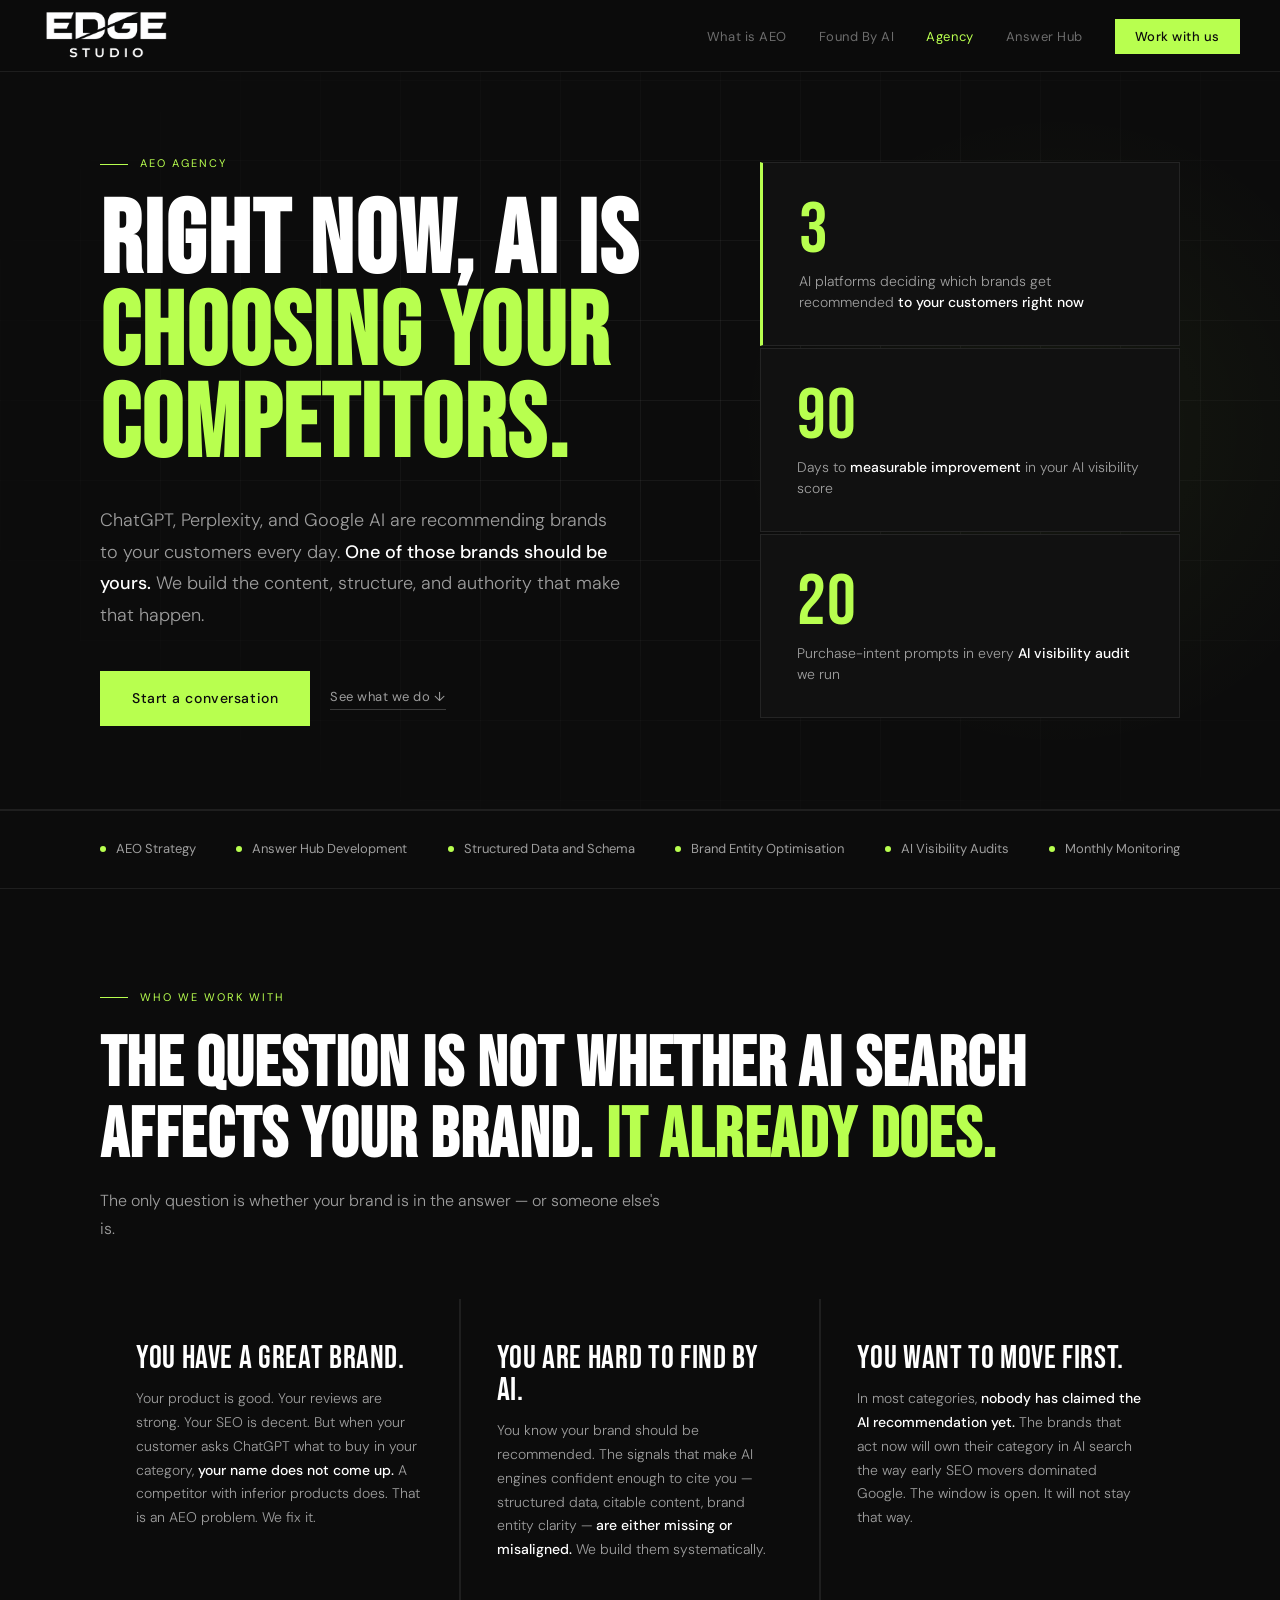
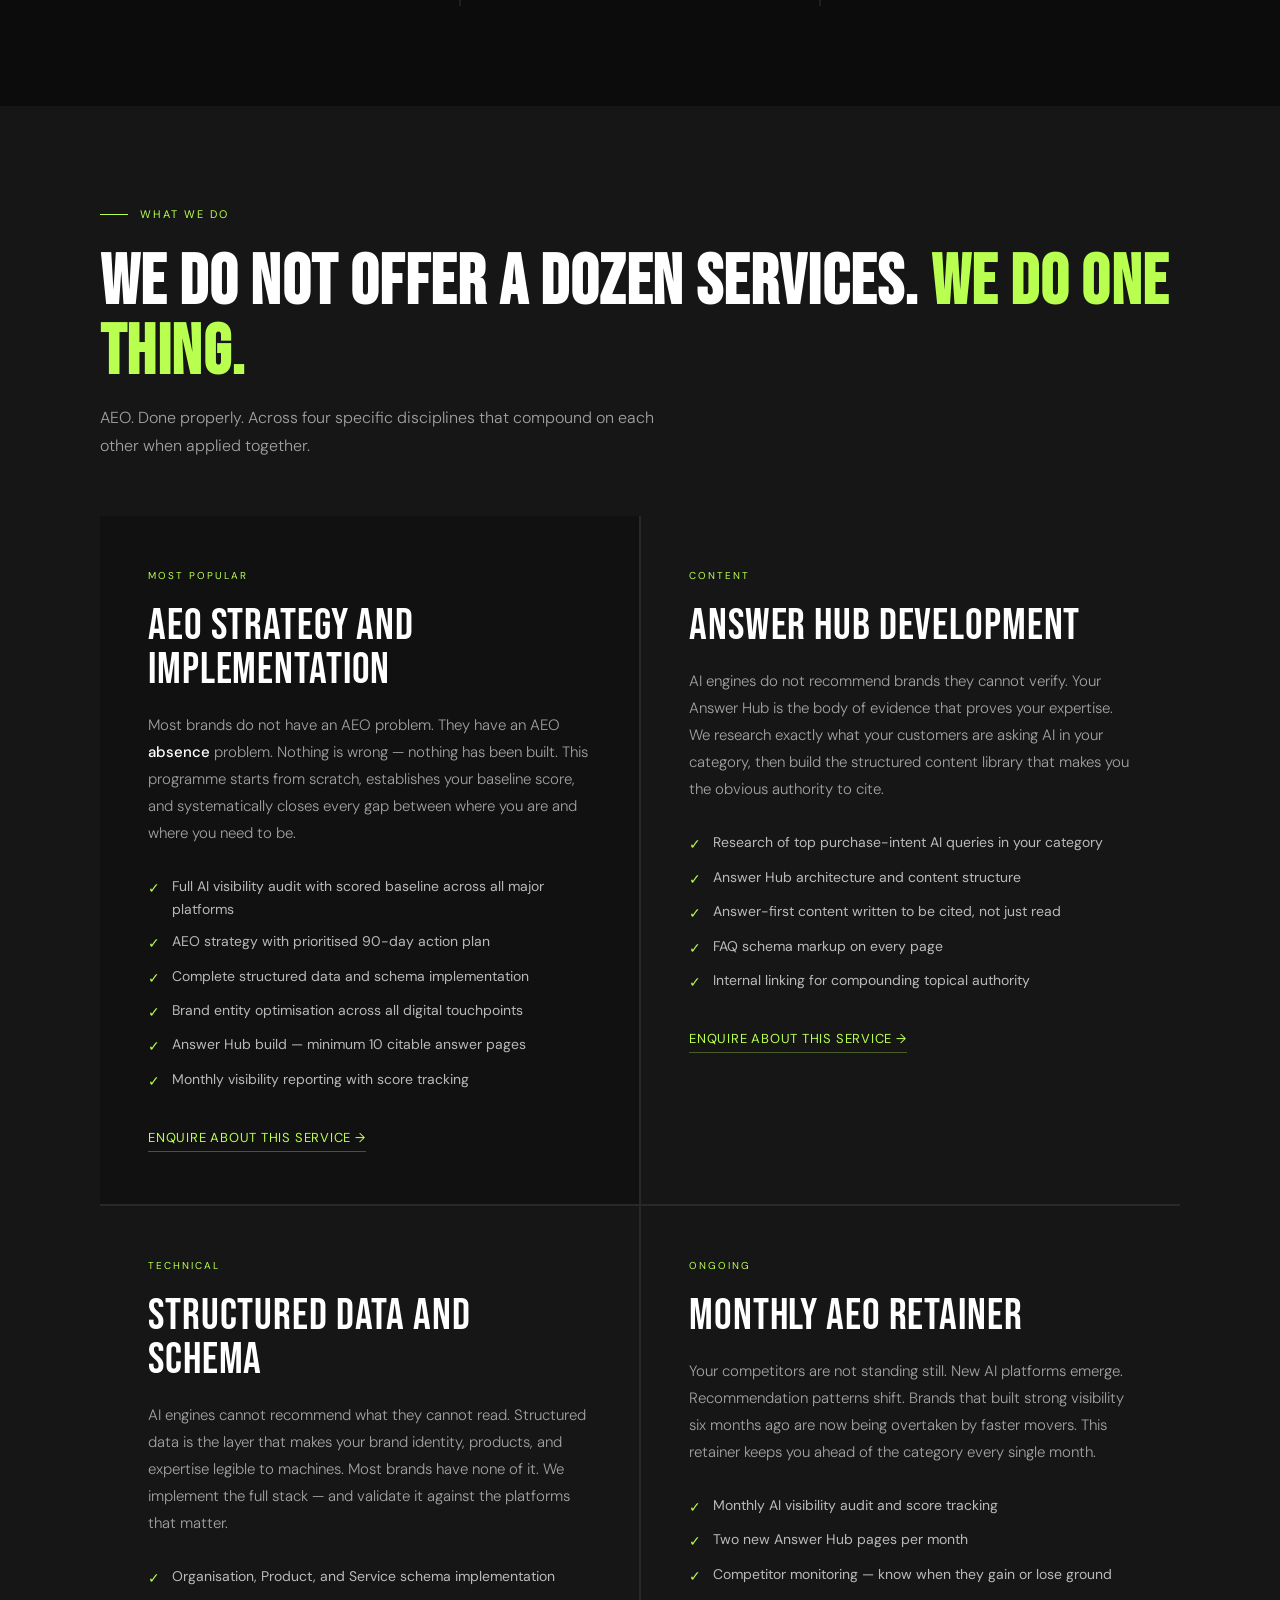
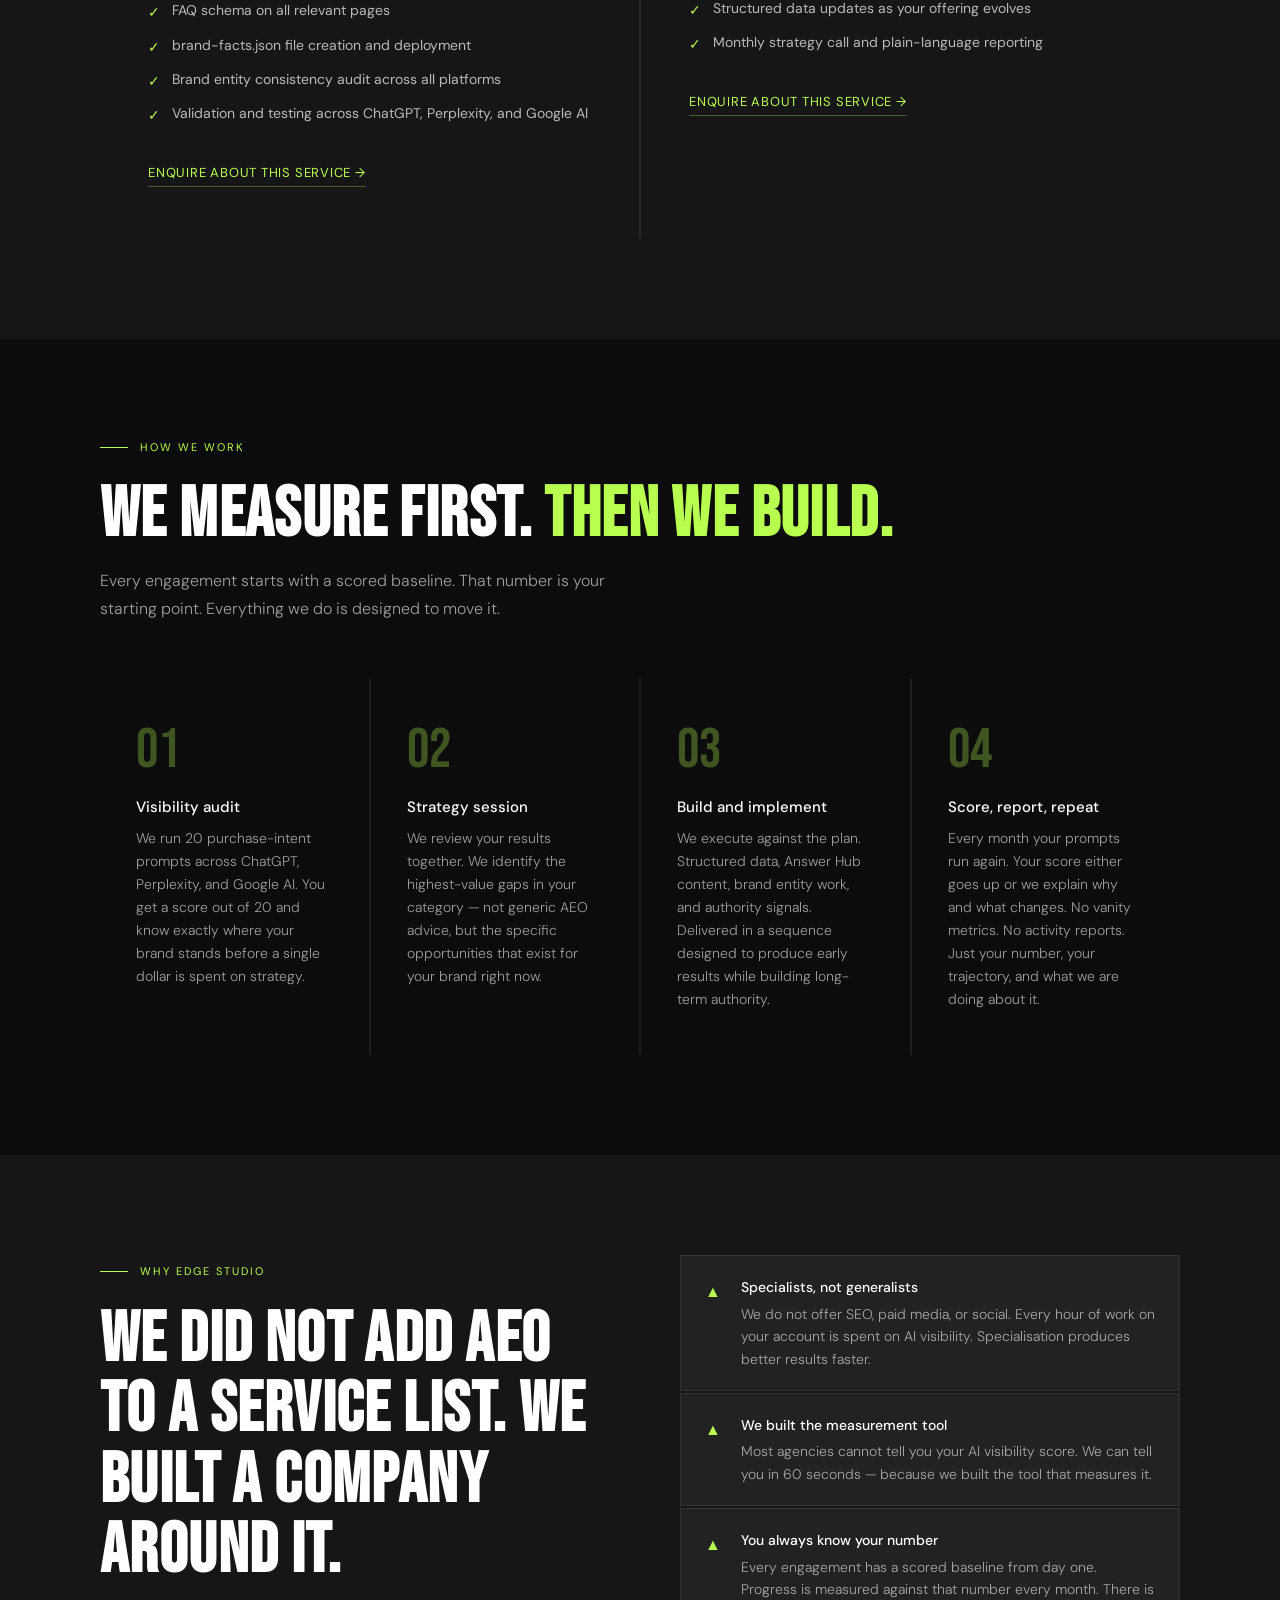
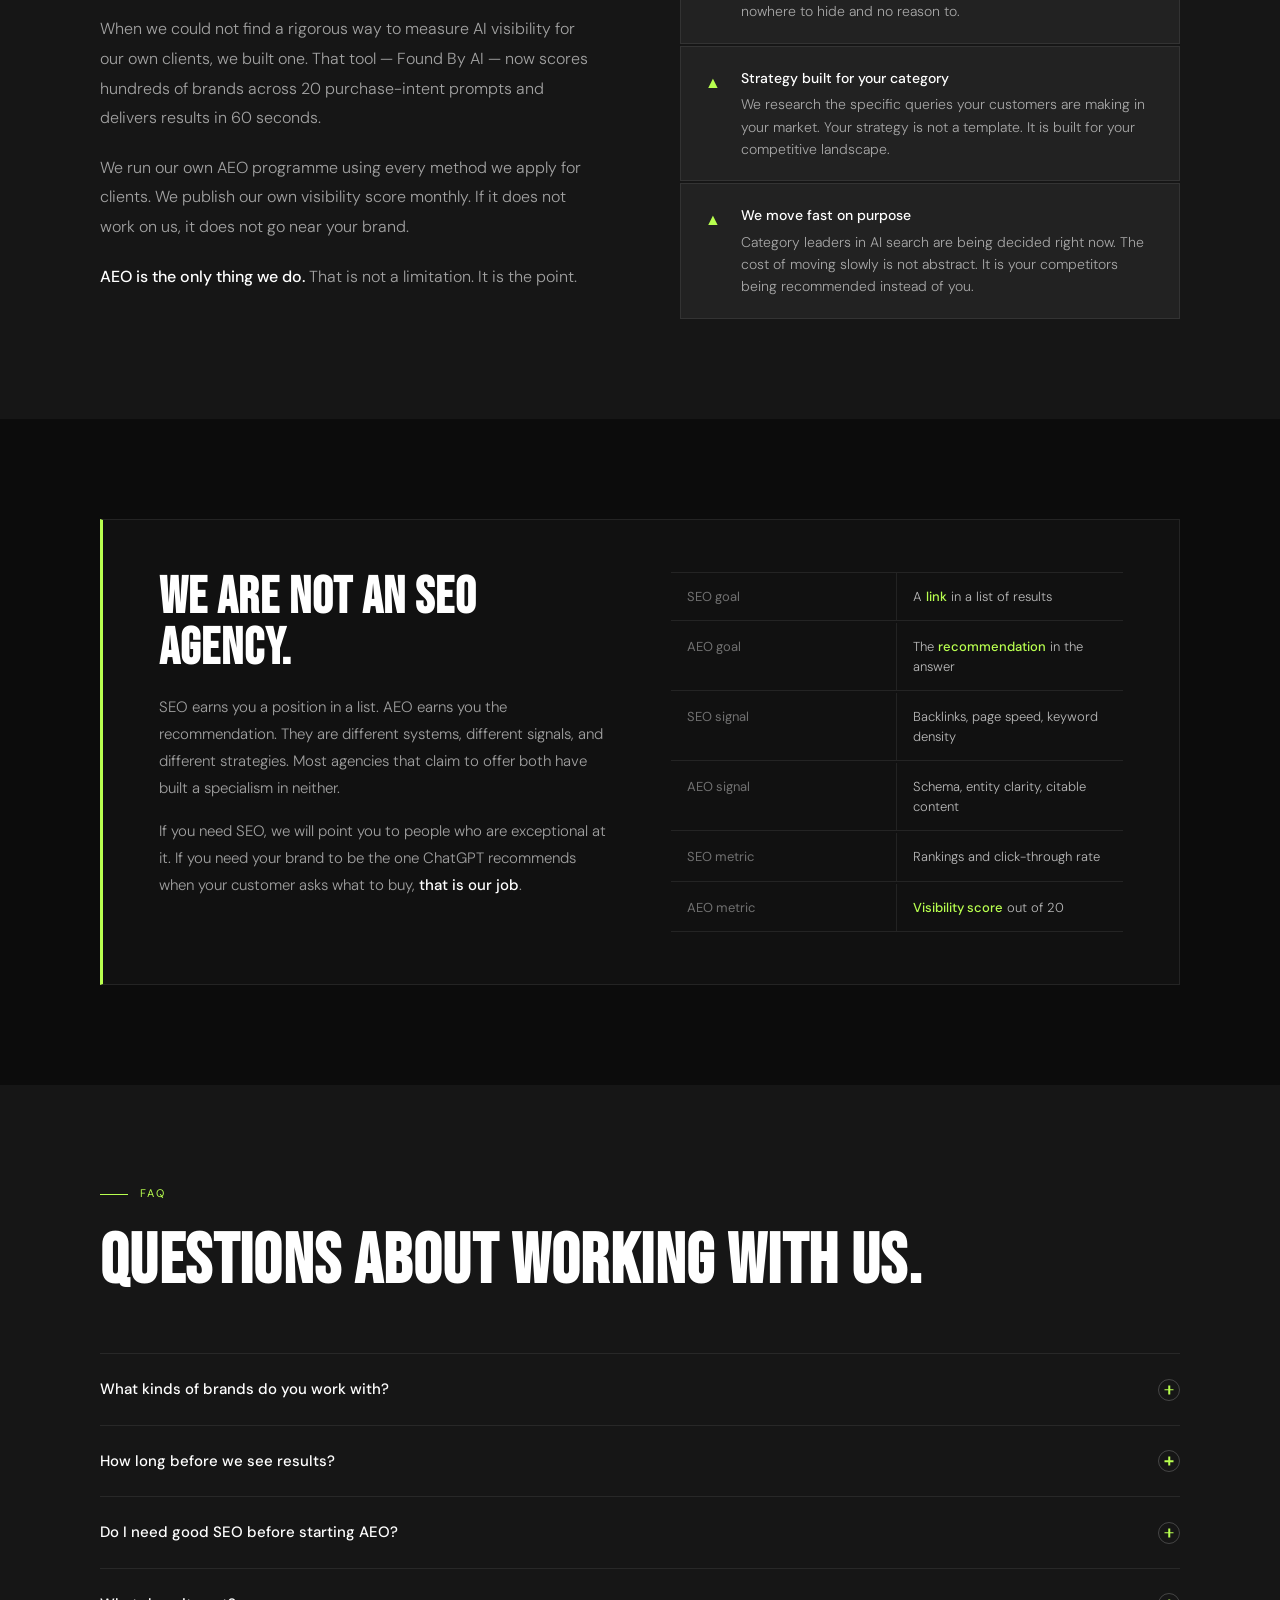
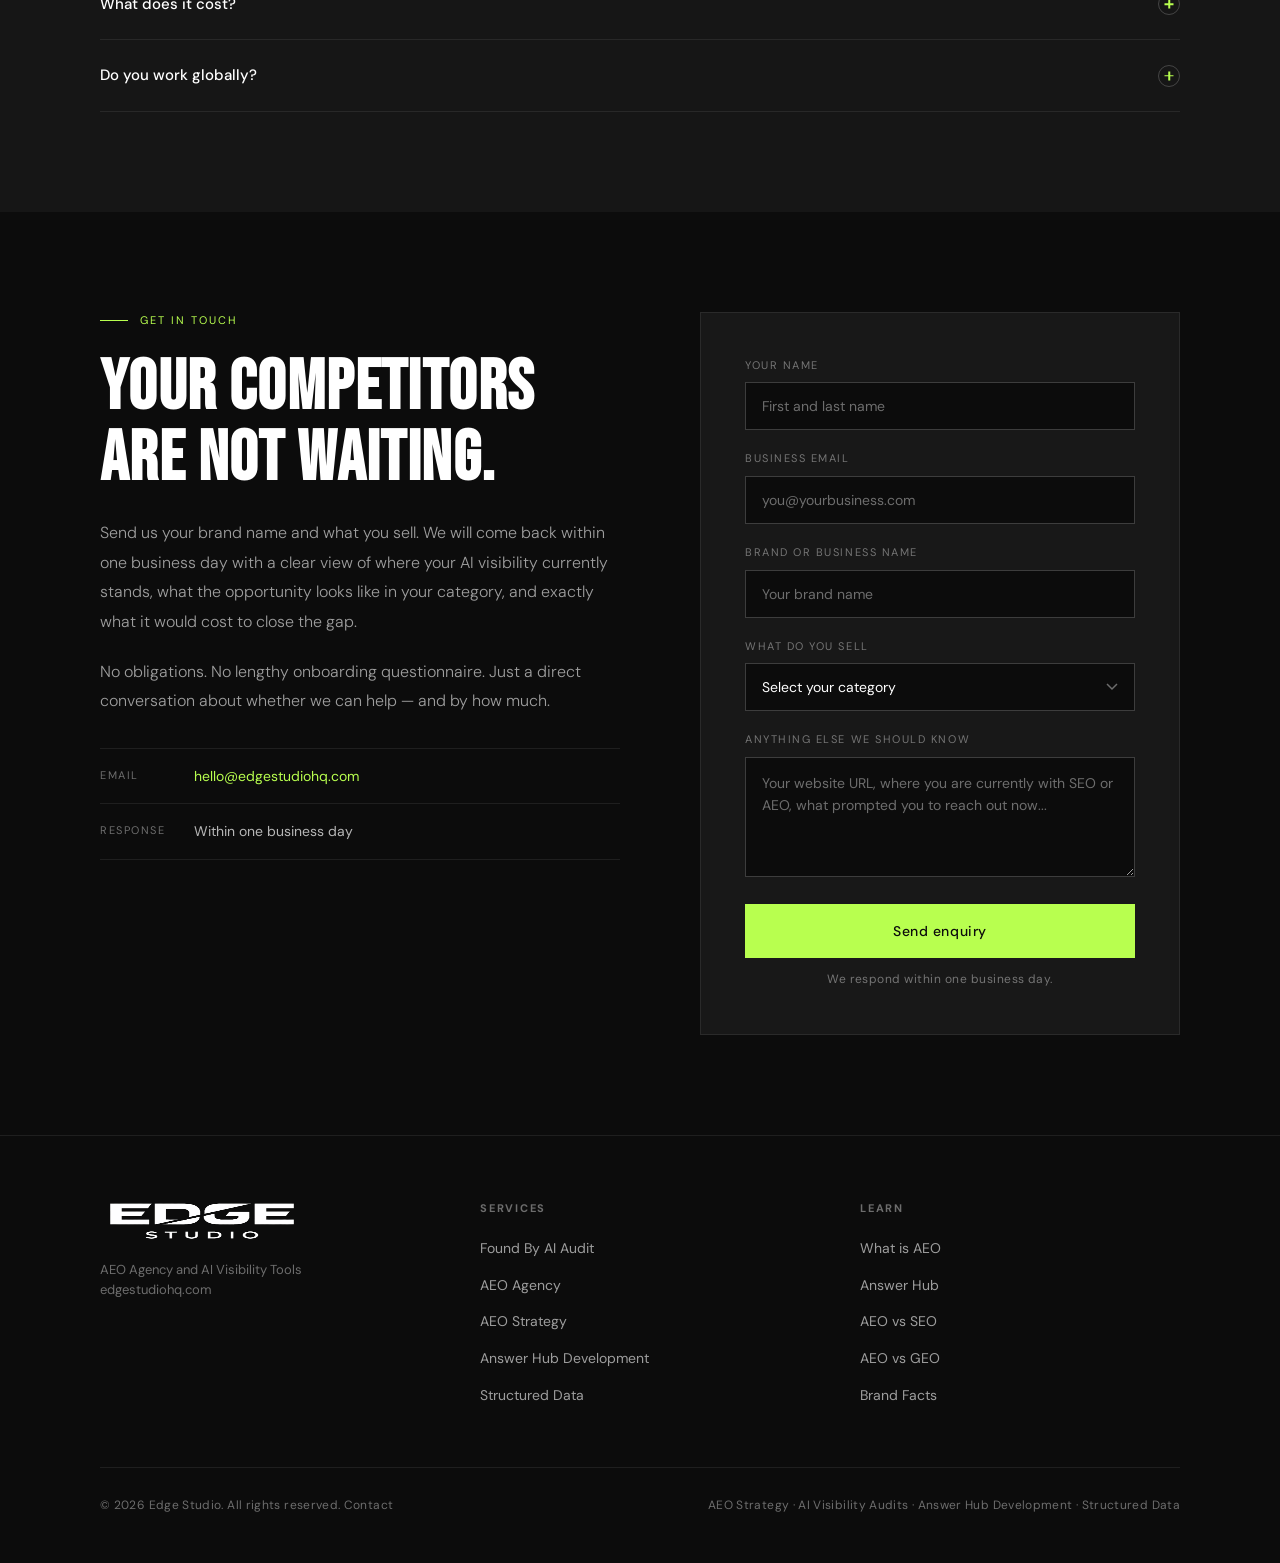
==== aeo-agency.html @ 25016dcd "Add files via upload" ====
<!DOCTYPE html>
<html lang="en">
<head>
  <meta charset="UTF-8">
  <meta name="viewport" content="width=device-width, initial-scale=1.0">
  <title>AEO Agency — Get Your Brand Recommended By AI | Edge Studio</title>
  <meta name="description" content="Edge Studio is a dedicated AEO agency. We build the content, structure, and authority signals that make AI engines like ChatGPT, Perplexity, and Google AI recommend your brand.">
  <link rel="canonical" href="https://edgestudiohq.com/aeo-agency">
  <link rel="icon" type="image/png" href="/images/favicon.png">
  <link rel="preconnect" href="https://fonts.googleapis.com">
  <link rel="preconnect" href="https://fonts.gstatic.com" crossorigin>
  <link href="https://fonts.googleapis.com/css2?family=Bebas+Neue&family=DM+Sans:ital,opsz,wght@0,9..40,300;0,9..40,400;0,9..40,500;1,9..40,300&display=swap" rel="stylesheet">
  <script type="application/ld+json">{"@context":"https://schema.org","@type":"Service","name":"AEO Agency Services","description":"Edge Studio provides done-for-you Answer Engine Optimisation services including AEO strategy, Answer Hub development, structured data implementation, and AI visibility audits for brands that want to be recommended by ChatGPT, Perplexity, and Google AI.","provider":{"@type":"Organization","name":"Edge Studio","url":"https://edgestudiohq.com"},"serviceType":"Answer Engine Optimisation"}</script>
  <style>
    *,*::before,*::after{box-sizing:border-box;margin:0;padding:0}
    :root{
      --black:#0C0C0C;--black-2:#111;--black-3:#161616;
      --green:#B8FF4F;--white:#FFFFFF;
      --w70:rgba(255,255,255,0.7);--w60:rgba(255,255,255,0.6);
      --w40:rgba(255,255,255,0.4);--w20:rgba(255,255,255,0.2);
      --w08:rgba(255,255,255,0.08);--w05:rgba(255,255,255,0.05);
      --display:'Bebas Neue',sans-serif;--body:'DM Sans',sans-serif;
      --ease:cubic-bezier(0.16,1,0.3,1)
    }
    html{scroll-behavior:smooth}
    body{background:var(--black);color:var(--white);font-family:var(--body);font-size:16px;line-height:1.6;-webkit-font-smoothing:antialiased;overflow-x:hidden}
    img{max-width:100%;display:block}
    a{text-decoration:none;color:inherit}
    ul{list-style:none}
    .container{width:100%;max-width:1160px;margin:0 auto;padding:0 40px}
    .green{color:var(--green)}
    .eyebrow{font-size:11px;letter-spacing:.18em;text-transform:uppercase;color:var(--green);display:flex;align-items:center;gap:12px;margin-bottom:24px}
    .eyebrow::before{content:'';display:block;width:28px;height:1px;background:var(--green);flex-shrink:0}
    @keyframes fadeUp{from{opacity:0;transform:translateY(20px)}to{opacity:1;transform:translateY(0)}}
    .a1{animation:fadeUp .8s var(--ease) .1s both}
    .a2{animation:fadeUp .8s var(--ease) .25s both}
    .a3{animation:fadeUp .8s var(--ease) .4s both}
    .a4{animation:fadeUp .8s var(--ease) .55s both}
    .nav{position:fixed;top:0;left:0;right:0;z-index:100;height:72px;padding:0 40px;display:flex;align-items:center;justify-content:space-between;background:rgba(12,12,12,.94);backdrop-filter:blur(16px);border-bottom:1px solid var(--w08)}
    .nav-logo img{height:56px;width:auto}
    .nav-links{display:flex;gap:32px;align-items:center}
    .nav-links a{font-size:13px;letter-spacing:.04em;color:var(--w40);transition:color .2s}
    .nav-links a:hover{color:var(--white)}
    .nav-links a.active{color:var(--green)}
    .nav-btn{background:var(--green)!important;color:var(--black)!important;font-weight:500!important;padding:9px 20px;transition:background .2s!important}
    .nav-btn:hover{background:#d4ff85!important}
    .hero{padding-top:72px;min-height:90vh;display:flex;align-items:center;border-bottom:1px solid var(--w08);position:relative;overflow:hidden}
    .hero::before{content:'';position:absolute;inset:0;background-image:linear-gradient(var(--w05) 1px,transparent 1px),linear-gradient(90deg,var(--w05) 1px,transparent 1px);background-size:80px 80px;mask-image:radial-gradient(ellipse 70% 60% at 60% 50%,black 20%,transparent 100%);pointer-events:none}
    .hero::after{content:'';position:absolute;right:-10%;top:10%;width:700px;height:700px;background:radial-gradient(circle,rgba(184,255,79,.05) 0%,transparent 65%);pointer-events:none}
    .hero-inner{padding:80px 40px;max-width:1160px;margin:0 auto;width:100%;display:grid;grid-template-columns:1fr 420px;gap:80px;align-items:center;position:relative;z-index:1}
    .hero-h1{font-family:var(--display);font-size:clamp(60px,8vw,110px);line-height:.9;letter-spacing:.02em;margin-bottom:32px}
    .hero-h1 .accent{color:var(--green)}
    .hero-sub{font-size:18px;line-height:1.75;color:var(--w60);font-weight:300;max-width:520px;margin-bottom:40px}
    .hero-sub strong{color:var(--white);font-weight:500}
    .hero-btns{display:flex;gap:20px;align-items:center;flex-wrap:wrap}
    .btn-primary{display:inline-block;background:var(--green);color:var(--black);font-size:14px;font-weight:500;letter-spacing:.04em;padding:16px 32px;transition:background .2s,transform .2s;white-space:nowrap}
    .btn-primary:hover{background:#d4ff85;transform:translateY(-1px)}
    .btn-ghost{font-size:13px;color:var(--w60);letter-spacing:.04em;border-bottom:1px solid var(--w20);padding-bottom:2px;transition:color .2s,border-color .2s;white-space:nowrap}
    .btn-ghost:hover{color:var(--white);border-color:var(--w40)}
    .stat-stack{display:flex;flex-direction:column;gap:2px}
    .stat-card{background:var(--black-2);border:1px solid var(--w08);padding:32px 36px}
    .stat-card.featured{border-left:3px solid var(--green)}
    .stat-n{font-family:var(--display);font-size:72px;color:var(--green);line-height:1;letter-spacing:.02em;margin-bottom:4px}
    .stat-label{font-size:14px;color:var(--w60);font-weight:300;line-height:1.5}
    .stat-label strong{color:var(--white);font-weight:500}
    .trust-bar{border-top:1px solid var(--w08);border-bottom:1px solid var(--w08);padding:28px 0}
    .trust-inner{display:flex;justify-content:space-between;align-items:center;gap:40px;flex-wrap:wrap}
    .trust-item{display:flex;align-items:center;gap:10px;font-size:13px;color:var(--w60)}
    .trust-dot{width:6px;height:6px;background:var(--green);border-radius:50%;flex-shrink:0}
    .section{padding:100px 0}
    .section-dark{background:var(--black-3)}
    .section-head{margin-bottom:56px}
    .section-head h2{font-family:var(--display);font-size:clamp(42px,5.5vw,72px);letter-spacing:.02em;line-height:1.0}
    .section-head p{font-size:16px;color:var(--w60);margin-top:16px;font-weight:300;max-width:560px;line-height:1.75}
    .who-grid{display:grid;grid-template-columns:repeat(3,1fr);gap:2px;background:var(--w08)}
    .who-card{background:var(--black);padding:44px 36px;transition:background .3s;position:relative;overflow:hidden}
    .who-card:hover{background:var(--black-3)}
    .who-card::after{content:'';position:absolute;top:0;left:0;right:0;height:2px;background:var(--green);transform:scaleX(0);transform-origin:left;transition:transform .4s var(--ease)}
    .who-card:hover::after{transform:scaleX(1)}
    .who-title{font-family:var(--display);font-size:32px;letter-spacing:.02em;margin-bottom:12px;line-height:1.0}
    .who-desc{font-size:14px;color:var(--w60);line-height:1.7;font-weight:300}
    .who-desc strong{color:var(--white);font-weight:500}
    .services-grid{display:grid;grid-template-columns:1fr 1fr;gap:2px;background:var(--w08)}
    .service-card{background:var(--black-3);padding:52px 48px;position:relative;overflow:hidden}
    .service-card.primary{background:var(--black-2)}
    .service-card::before{content:'';position:absolute;top:0;left:0;right:0;height:2px;background:var(--green);transform:scaleX(0);transform-origin:left;transition:transform .5s var(--ease)}
    .service-card:hover::before{transform:scaleX(1)}
    .service-tag{font-size:10px;letter-spacing:.2em;text-transform:uppercase;color:var(--green);margin-bottom:20px}
    .service-name{font-family:var(--display);font-size:clamp(30px,3.5vw,44px);letter-spacing:.02em;line-height:1.0;margin-bottom:20px}
    .service-desc{font-size:15px;color:var(--w60);line-height:1.8;margin-bottom:28px;font-weight:300}
    .service-desc strong{color:var(--white);font-weight:500}
    .service-includes{display:flex;flex-direction:column;gap:10px;margin-bottom:32px}
    .si-item{display:flex;gap:12px;align-items:flex-start;font-size:14px;color:var(--w70)}
    .si-check{color:var(--green);flex-shrink:0;margin-top:2px}
    .service-link{font-size:13px;color:var(--green);letter-spacing:.06em;text-transform:uppercase;border-bottom:1px solid rgba(184,255,79,.3);padding-bottom:2px;transition:border-color .2s;display:inline-block}
    .service-link:hover{border-color:var(--green)}
    .process-grid{display:grid;grid-template-columns:repeat(4,1fr);gap:2px;background:var(--w08)}
    .process-step{background:var(--black);padding:44px 36px}
    .ps-num{font-family:var(--display);font-size:56px;color:var(--green);opacity:.3;line-height:1;margin-bottom:16px}
    .ps-title{font-size:15px;font-weight:500;color:var(--white);margin-bottom:8px}
    .ps-desc{font-size:14px;color:var(--w60);line-height:1.65;font-weight:300}
    .why-grid{display:grid;grid-template-columns:1fr 1fr;gap:80px;align-items:center}
    .why-left h2{font-family:var(--display);font-size:clamp(42px,5.5vw,72px);letter-spacing:.02em;line-height:1.0;margin-bottom:28px}
    .why-left p{font-size:16px;color:var(--w60);line-height:1.85;margin-bottom:20px;font-weight:300}
    .why-left strong{color:var(--white);font-weight:500}
    .why-points{display:flex;flex-direction:column;gap:2px}
    .why-point{display:flex;gap:20px;align-items:flex-start;padding:20px 24px;background:var(--w05);border:1px solid var(--w08)}
    .wp-icon{color:var(--green);font-size:16px;flex-shrink:0;margin-top:3px}
    .wp-content h4{font-size:14px;font-weight:500;color:var(--white);margin-bottom:4px}
    .wp-content p{font-size:14px;color:var(--w60);line-height:1.6;margin:0;font-weight:300}
    .not-seo{background:var(--black-2);border:1px solid var(--w08);border-left:3px solid var(--green);padding:52px 56px;display:grid;grid-template-columns:1fr 1fr;gap:60px}
    .not-seo h2{font-family:var(--display);font-size:clamp(36px,4vw,52px);letter-spacing:.02em;line-height:1.0;margin-bottom:20px}
    .not-seo p{font-size:15px;color:var(--w60);line-height:1.8;font-weight:300}
    .not-seo strong{color:var(--white);font-weight:500}
    .not-seo-right{display:flex;flex-direction:column;gap:2px}
    .not-seo-item{display:grid;grid-template-columns:1fr 1fr;border-bottom:1px solid var(--w08)}
    .not-seo-item:first-child{border-top:1px solid var(--w08)}
    .nsi-col{padding:14px 16px;font-size:13px;line-height:1.5}
    .nsi-col:first-child{color:var(--w40);border-right:1px solid var(--w08)}
    .nsi-col:last-child{color:var(--w70);font-weight:300}
    .nsi-col strong{color:var(--green);font-weight:500}
    .contact-wrap{display:grid;grid-template-columns:1fr 480px;gap:80px;align-items:start}
    .contact-left h2{font-family:var(--display);font-size:clamp(42px,5.5vw,72px);letter-spacing:.02em;line-height:1.0;margin-bottom:24px}
    .contact-left p{font-size:16px;color:var(--w60);line-height:1.85;margin-bottom:20px;font-weight:300}
    .contact-left strong{color:var(--white);font-weight:500}
    .contact-details{display:flex;flex-direction:column;gap:0;margin-top:32px}
    .contact-detail{display:flex;gap:14px;align-items:flex-start;padding:16px 0;border-bottom:1px solid var(--w08)}
    .contact-detail:first-child{border-top:1px solid var(--w08)}
    .cd-label{font-size:11px;letter-spacing:.14em;text-transform:uppercase;color:var(--w40);min-width:80px;padding-top:2px}
    .cd-value{font-size:14px;color:var(--w70)}
    .cd-value a{color:var(--green);transition:color .2s}
    .cd-value a:hover{color:#d4ff85}
    .contact-form{background:var(--w05);border:1px solid var(--w08);padding:44px}
    .form-label{font-size:11px;letter-spacing:.14em;text-transform:uppercase;color:var(--w40);display:block;margin-bottom:8px}
    .form-group{margin-bottom:20px}
    .form-input,.form-select,.form-textarea{width:100%;background:var(--black);border:1px solid var(--w20);color:var(--white);font-family:var(--body);font-size:14px;padding:14px 16px;outline:none;transition:border-color .2s;-webkit-appearance:none}
    .form-input:focus,.form-select:focus,.form-textarea:focus{border-color:var(--green)}
    .form-input::placeholder,.form-textarea::placeholder{color:var(--w40)}
    .form-textarea{resize:vertical;min-height:120px;line-height:1.6}
    .form-select{cursor:pointer;background-image:url("data:image/svg+xml,%3Csvg xmlns='http://www.w3.org/2000/svg' width='12' height='8' viewBox='0 0 12 8'%3E%3Cpath d='M1 1l5 5 5-5' stroke='rgba(255,255,255,0.4)' stroke-width='1.5' fill='none'/%3E%3C/svg%3E");background-repeat:no-repeat;background-position:right 16px center;padding-right:40px}
    .form-select option{background:var(--black-3)}
    .btn-submit{width:100%;background:var(--green);color:var(--black);font-size:14px;font-weight:500;letter-spacing:.04em;padding:18px 24px;border:none;cursor:pointer;font-family:var(--body);transition:background .2s,transform .2s}
    .btn-submit:hover{background:#d4ff85;transform:translateY(-1px)}
    .form-note{font-size:12px;color:var(--w40);text-align:center;margin-top:12px;letter-spacing:.04em}
    .faq-list{border-top:1px solid var(--w08)}
    .faq-item{border-bottom:1px solid var(--w08)}
    .faq-q{width:100%;background:none;border:none;padding:24px 0;display:flex;justify-content:space-between;align-items:center;gap:24px;cursor:pointer;text-align:left}
    .faq-q-text{font-size:15px;font-weight:500;color:var(--white);line-height:1.5;font-family:var(--body)}
    .faq-icon{width:22px;height:22px;border-radius:50%;border:1px solid var(--w20);flex-shrink:0;position:relative}
    .faq-icon::before,.faq-icon::after{content:'';position:absolute;background:var(--green);top:50%;left:50%}
    .faq-icon::before{width:9px;height:1.5px;transform:translate(-50%,-50%)}
    .faq-icon::after{width:1.5px;height:9px;transform:translate(-50%,-50%);transition:transform .3s,opacity .3s}
    .faq-item.open .faq-icon::after{transform:translate(-50%,-50%) rotate(90deg);opacity:0}
    .faq-a{max-height:0;overflow:hidden;transition:max-height .4s var(--ease)}
    .faq-item.open .faq-a{max-height:300px}
    .faq-a-inner{padding:0 0 22px;font-size:15px;color:var(--w60);line-height:1.8;font-weight:300;max-width:720px}
    footer{border-top:1px solid var(--w08);padding:64px 0 48px}
    .footer-grid{display:grid;grid-template-columns:1fr 1fr 1fr;gap:60px;margin-bottom:60px}
    .footer-brand img{height:44px;margin-bottom:16px}
    .footer-tag{font-size:13px;color:var(--w40);line-height:1.6}
    .footer-col h4{font-size:11px;letter-spacing:.16em;text-transform:uppercase;color:var(--w40);margin-bottom:18px}
    .footer-col ul{display:flex;flex-direction:column;gap:11px}
    .footer-col a{font-size:14px;color:var(--w60);transition:color .2s}
    .footer-col a:hover{color:var(--green)}
    .footer-bottom{border-top:1px solid var(--w08);padding-top:28px;display:flex;justify-content:space-between;align-items:center}
    .footer-copy{font-size:12px;color:var(--w40);letter-spacing:.03em}
    .footer-copy a{color:var(--w40);transition:color .2s}
    .footer-copy a:hover{color:var(--green)}
    @media(max-width:960px){
      .container,.nav{padding:0 24px}
      .hero-inner{grid-template-columns:1fr;gap:48px;padding:72px 24px 60px}
      .who-grid{grid-template-columns:1fr}
      .services-grid{grid-template-columns:1fr}
      .process-grid{grid-template-columns:1fr 1fr}
      .why-grid{grid-template-columns:1fr;gap:48px}
      .not-seo{grid-template-columns:1fr;gap:36px;padding:36px 32px}
      .contact-wrap{grid-template-columns:1fr;gap:48px}
      .footer-grid{grid-template-columns:1fr 1fr;gap:40px}
      .footer-bottom{flex-direction:column;gap:12px;text-align:center}
    }
    @media(max-width:580px){
      .section{padding:72px 0}
      .process-grid{grid-template-columns:1fr}
      .footer-grid{grid-template-columns:1fr}
      .hero-btns{flex-direction:column;align-items:flex-start}
    }
  </style>
</head>
<body>

<nav class="nav">
  <a href="/" class="nav-logo"><img src="/images/logo.png" alt="Edge Studio" width="252" height="56"></a>
  <ul class="nav-links">
    <li><a href="/what-is-aeo">What is AEO</a></li>
    <li><a href="https://foundbyai.com.au">Found By AI</a></li>
    <li><a href="/aeo-agency" class="active">Agency</a></li>
    <li><a href="/answer-hub">Answer Hub</a></li>
    <li><a href="#contact" class="nav-btn">Work with us</a></li>
  </ul>
</nav>

<!-- HERO -->
<section class="hero">
  <div class="hero-inner">
    <div>
      <div class="eyebrow a1">AEO Agency</div>
      <h1 class="hero-h1 a2">Right now, AI is<br><span class="accent">choosing your competitors.</span></h1>
      <p class="hero-sub a3">ChatGPT, Perplexity, and Google AI are recommending brands to your customers every day. <strong>One of those brands should be yours.</strong> We build the content, structure, and authority that make that happen.</p>
      <div class="hero-btns a4">
        <a href="#contact" class="btn-primary">Start a conversation</a>
        <a href="#services" class="btn-ghost">See what we do &darr;</a>
      </div>
    </div>
    <div class="stat-stack">
      <div class="stat-card featured">
        <div class="stat-n">3</div>
        <div class="stat-label">AI platforms deciding which brands get recommended <strong>to your customers right now</strong></div>
      </div>
      <div class="stat-card">
        <div class="stat-n">90</div>
        <div class="stat-label">Days to <strong>measurable improvement</strong> in your AI visibility score</div>
      </div>
      <div class="stat-card">
        <div class="stat-n">20</div>
        <div class="stat-label">Purchase-intent prompts in every <strong>AI visibility audit</strong> we run</div>
      </div>
    </div>
  </div>
</section>

<!-- TRUST BAR -->
<div class="trust-bar">
  <div class="container">
    <div class="trust-inner">
      <div class="trust-item"><span class="trust-dot"></span>AEO Strategy</div>
      <div class="trust-item"><span class="trust-dot"></span>Answer Hub Development</div>
      <div class="trust-item"><span class="trust-dot"></span>Structured Data and Schema</div>
      <div class="trust-item"><span class="trust-dot"></span>Brand Entity Optimisation</div>
      <div class="trust-item"><span class="trust-dot"></span>AI Visibility Audits</div>
      <div class="trust-item"><span class="trust-dot"></span>Monthly Monitoring</div>
    </div>
  </div>
</div>

<!-- WHO FOR -->
<section class="section">
  <div class="container">
    <div class="section-head">
      <div class="eyebrow">Who we work with</div>
      <h2>The question is not whether AI search affects your brand. <span class="green">It already does.</span></h2>
      <p>The only question is whether your brand is in the answer — or someone else's is.</p>
    </div>
    <div class="who-grid">
      <div class="who-card">
        <div class="who-title">You have a great brand.</div>
        <div class="who-desc">Your product is good. Your reviews are strong. Your SEO is decent. But when your customer asks ChatGPT what to buy in your category, <strong>your name does not come up.</strong> A competitor with inferior products does. That is an AEO problem. We fix it.</div>
      </div>
      <div class="who-card">
        <div class="who-title">You are hard to find by AI.</div>
        <div class="who-desc">You know your brand should be recommended. The signals that make AI engines confident enough to cite you — structured data, citable content, brand entity clarity — <strong>are either missing or misaligned.</strong> We build them systematically.</div>
      </div>
      <div class="who-card">
        <div class="who-title">You want to move first.</div>
        <div class="who-desc">In most categories, <strong>nobody has claimed the AI recommendation yet.</strong> The brands that act now will own their category in AI search the way early SEO movers dominated Google. The window is open. It will not stay that way.</div>
      </div>
    </div>
  </div>
</section>

<!-- SERVICES -->
<section class="section section-dark" id="services">
  <div class="container">
    <div class="section-head">
      <div class="eyebrow">What we do</div>
      <h2>We do not offer a dozen services. <span class="green">We do one thing.</span></h2>
      <p>AEO. Done properly. Across four specific disciplines that compound on each other when applied together.</p>
    </div>
    <div class="services-grid">
      <div class="service-card primary">
        <div class="service-tag">Most popular</div>
        <div class="service-name">AEO Strategy and Implementation</div>
        <div class="service-desc">Most brands do not have an AEO problem. They have an AEO <strong>absence</strong> problem. Nothing is wrong — nothing has been built. This programme starts from scratch, establishes your baseline score, and systematically closes every gap between where you are and where you need to be.</div>
        <div class="service-includes">
          <div class="si-item"><span class="si-check">&#10003;</span><span>Full AI visibility audit with scored baseline across all major platforms</span></div>
          <div class="si-item"><span class="si-check">&#10003;</span><span>AEO strategy with prioritised 90-day action plan</span></div>
          <div class="si-item"><span class="si-check">&#10003;</span><span>Complete structured data and schema implementation</span></div>
          <div class="si-item"><span class="si-check">&#10003;</span><span>Brand entity optimisation across all digital touchpoints</span></div>
          <div class="si-item"><span class="si-check">&#10003;</span><span>Answer Hub build — minimum 10 citable answer pages</span></div>
          <div class="si-item"><span class="si-check">&#10003;</span><span>Monthly visibility reporting with score tracking</span></div>
        </div>
        <a href="#contact" class="service-link">Enquire about this service &rarr;</a>
      </div>

      <div class="service-card">
        <div class="service-tag">Content</div>
        <div class="service-name">Answer Hub Development</div>
        <div class="service-desc">AI engines do not recommend brands they cannot verify. Your Answer Hub is the body of evidence that proves your expertise. We research exactly what your customers are asking AI in your category, then build the structured content library that makes you the obvious authority to cite.</div>
        <div class="service-includes">
          <div class="si-item"><span class="si-check">&#10003;</span><span>Research of top purchase-intent AI queries in your category</span></div>
          <div class="si-item"><span class="si-check">&#10003;</span><span>Answer Hub architecture and content structure</span></div>
          <div class="si-item"><span class="si-check">&#10003;</span><span>Answer-first content written to be cited, not just read</span></div>
          <div class="si-item"><span class="si-check">&#10003;</span><span>FAQ schema markup on every page</span></div>
          <div class="si-item"><span class="si-check">&#10003;</span><span>Internal linking for compounding topical authority</span></div>
        </div>
        <a href="#contact" class="service-link">Enquire about this service &rarr;</a>
      </div>

      <div class="service-card">
        <div class="service-tag">Technical</div>
        <div class="service-name">Structured Data and Schema</div>
        <div class="service-desc">AI engines cannot recommend what they cannot read. Structured data is the layer that makes your brand identity, products, and expertise legible to machines. Most brands have none of it. We implement the full stack — and validate it against the platforms that matter.</div>
        <div class="service-includes">
          <div class="si-item"><span class="si-check">&#10003;</span><span>Organisation, Product, and Service schema implementation</span></div>
          <div class="si-item"><span class="si-check">&#10003;</span><span>FAQ schema on all relevant pages</span></div>
          <div class="si-item"><span class="si-check">&#10003;</span><span>brand-facts.json file creation and deployment</span></div>
          <div class="si-item"><span class="si-check">&#10003;</span><span>Brand entity consistency audit across all platforms</span></div>
          <div class="si-item"><span class="si-check">&#10003;</span><span>Validation and testing across ChatGPT, Perplexity, and Google AI</span></div>
        </div>
        <a href="#contact" class="service-link">Enquire about this service &rarr;</a>
      </div>

      <div class="service-card">
        <div class="service-tag">Ongoing</div>
        <div class="service-name">Monthly AEO Retainer</div>
        <div class="service-desc">Your competitors are not standing still. New AI platforms emerge. Recommendation patterns shift. Brands that built strong visibility six months ago are now being overtaken by faster movers. This retainer keeps you ahead of the category every single month.</div>
        <div class="service-includes">
          <div class="si-item"><span class="si-check">&#10003;</span><span>Monthly AI visibility audit and score tracking</span></div>
          <div class="si-item"><span class="si-check">&#10003;</span><span>Two new Answer Hub pages per month</span></div>
          <div class="si-item"><span class="si-check">&#10003;</span><span>Competitor monitoring — know when they gain or lose ground</span></div>
          <div class="si-item"><span class="si-check">&#10003;</span><span>Structured data updates as your offering evolves</span></div>
          <div class="si-item"><span class="si-check">&#10003;</span><span>Monthly strategy call and plain-language reporting</span></div>
        </div>
        <a href="#contact" class="service-link">Enquire about this service &rarr;</a>
      </div>
    </div>
  </div>
</section>

<!-- PROCESS -->
<section class="section">
  <div class="container">
    <div class="section-head">
      <div class="eyebrow">How we work</div>
      <h2>We measure first. <span class="green">Then we build.</span></h2>
      <p>Every engagement starts with a scored baseline. That number is your starting point. Everything we do is designed to move it.</p>
    </div>
    <div class="process-grid">
      <div class="process-step">
        <div class="ps-num">01</div>
        <div class="ps-title">Visibility audit</div>
        <div class="ps-desc">We run 20 purchase-intent prompts across ChatGPT, Perplexity, and Google AI. You get a score out of 20 and know exactly where your brand stands before a single dollar is spent on strategy.</div>
      </div>
      <div class="process-step">
        <div class="ps-num">02</div>
        <div class="ps-title">Strategy session</div>
        <div class="ps-desc">We review your results together. We identify the highest-value gaps in your category — not generic AEO advice, but the specific opportunities that exist for your brand right now.</div>
      </div>
      <div class="process-step">
        <div class="ps-num">03</div>
        <div class="ps-title">Build and implement</div>
        <div class="ps-desc">We execute against the plan. Structured data, Answer Hub content, brand entity work, and authority signals. Delivered in a sequence designed to produce early results while building long-term authority.</div>
      </div>
      <div class="process-step">
        <div class="ps-num">04</div>
        <div class="ps-title">Score, report, repeat</div>
        <div class="ps-desc">Every month your prompts run again. Your score either goes up or we explain why and what changes. No vanity metrics. No activity reports. Just your number, your trajectory, and what we are doing about it.</div>
      </div>
    </div>
  </div>
</section>

<!-- WHY EDGE STUDIO -->
<section class="section section-dark">
  <div class="container">
    <div class="why-grid">
      <div class="why-left">
        <div class="eyebrow">Why Edge Studio</div>
        <h2>We did not add AEO to a service list. We built a company around it.</h2>
        <p>When we could not find a rigorous way to measure AI visibility for our own clients, we built one. That tool — Found By AI — now scores hundreds of brands across 20 purchase-intent prompts and delivers results in 60 seconds.</p>
        <p>We run our own AEO programme using every method we apply for clients. We publish our own visibility score monthly. If it does not work on us, it does not go near your brand.</p>
        <p><strong>AEO is the only thing we do.</strong> That is not a limitation. It is the point.</p>
      </div>
      <div class="why-points">
        <div class="why-point"><span class="wp-icon">&#9650;</span><div class="wp-content"><h4>Specialists, not generalists</h4><p>We do not offer SEO, paid media, or social. Every hour of work on your account is spent on AI visibility. Specialisation produces better results faster.</p></div></div>
        <div class="why-point"><span class="wp-icon">&#9650;</span><div class="wp-content"><h4>We built the measurement tool</h4><p>Most agencies cannot tell you your AI visibility score. We can tell you in 60 seconds — because we built the tool that measures it.</p></div></div>
        <div class="why-point"><span class="wp-icon">&#9650;</span><div class="wp-content"><h4>You always know your number</h4><p>Every engagement has a scored baseline from day one. Progress is measured against that number every month. There is nowhere to hide and no reason to.</p></div></div>
        <div class="why-point"><span class="wp-icon">&#9650;</span><div class="wp-content"><h4>Strategy built for your category</h4><p>We research the specific queries your customers are making in your market. Your strategy is not a template. It is built for your competitive landscape.</p></div></div>
        <div class="why-point"><span class="wp-icon">&#9650;</span><div class="wp-content"><h4>We move fast on purpose</h4><p>Category leaders in AI search are being decided right now. The cost of moving slowly is not abstract. It is your competitors being recommended instead of you.</p></div></div>
      </div>
    </div>
  </div>
</section>

<!-- NOT SEO -->
<section class="section">
  <div class="container">
    <div class="not-seo">
      <div>
        <h2>We are not an SEO agency.</h2>
        <p>SEO earns you a position in a list. AEO earns you the recommendation. They are different systems, different signals, and different strategies. Most agencies that claim to offer both have built a specialism in neither.</p>
        <p style="margin-top:16px">If you need SEO, we will point you to people who are exceptional at it. If you need your brand to be the one ChatGPT recommends when your customer asks what to buy, <strong>that is our job</strong>.</p>
      </div>
      <div class="not-seo-right">
        <div class="not-seo-item"><div class="nsi-col">SEO goal</div><div class="nsi-col">A <strong>link</strong> in a list of results</div></div>
        <div class="not-seo-item"><div class="nsi-col">AEO goal</div><div class="nsi-col">The <strong>recommendation</strong> in the answer</div></div>
        <div class="not-seo-item"><div class="nsi-col">SEO signal</div><div class="nsi-col">Backlinks, page speed, keyword density</div></div>
        <div class="not-seo-item"><div class="nsi-col">AEO signal</div><div class="nsi-col">Schema, entity clarity, citable content</div></div>
        <div class="not-seo-item"><div class="nsi-col">SEO metric</div><div class="nsi-col">Rankings and click-through rate</div></div>
        <div class="not-seo-item"><div class="nsi-col">AEO metric</div><div class="nsi-col"><strong>Visibility score</strong> out of 20</div></div>
      </div>
    </div>
  </div>
</section>

<!-- FAQ -->
<section class="section section-dark">
  <div class="container">
    <div class="section-head">
      <div class="eyebrow">FAQ</div>
      <h2>Questions about working with us.</h2>
    </div>
    <div class="faq-list">
      <div class="faq-item"><button class="faq-q" onclick="toggleFaq(this)"><span class="faq-q-text">What kinds of brands do you work with?</span><span class="faq-icon"></span></button><div class="faq-a"><p class="faq-a-inner">Any brand whose customers use AI to research, compare, or decide what to buy. Products, services, SaaS, professional firms — the category does not matter. What matters is whether AI-driven discovery is relevant to how your customers find you. If it is, and most brands it already is, AEO is relevant.</p></div></div>
      <div class="faq-item"><button class="faq-q" onclick="toggleFaq(this)"><span class="faq-q-text">How long before we see results?</span><span class="faq-icon"></span></button><div class="faq-a"><p class="faq-a-inner">Structured data improvements can influence AI recommendations within weeks. Meaningful, sustained improvement in your visibility score typically takes 60 to 90 days of consistent work. We measure from day one so you always know exactly where you stand and where you are heading.</p></div></div>
      <div class="faq-item"><button class="faq-q" onclick="toggleFaq(this)"><span class="faq-q-text">Do I need good SEO before starting AEO?</span><span class="faq-icon"></span></button><div class="faq-a"><p class="faq-a-inner">No. AEO and SEO share some technical foundations but operate independently. A brand with average SEO can build strong AI visibility. The signals AI engines use to evaluate brands are different from the signals Google uses to rank pages.</p></div></div>
      <div class="faq-item"><button class="faq-q" onclick="toggleFaq(this)"><span class="faq-q-text">What does it cost?</span><span class="faq-icon"></span></button><div class="faq-a"><p class="faq-a-inner">Pricing depends on your category, competitive landscape, and how much needs to be built versus refined. We do not publish rates because the right scope varies significantly between brands. Get in touch and we will give you a clear, specific number quickly — no lengthy discovery process required.</p></div></div>
      <div class="faq-item"><button class="faq-q" onclick="toggleFaq(this)"><span class="faq-q-text">Do you work globally?</span><span class="faq-icon"></span></button><div class="faq-a"><p class="faq-a-inner">Yes. AI search is a global channel. We work with brands regardless of where they are based.</p></div></div>
    </div>
  </div>
</section>

<!-- CONTACT -->
<section class="section" id="contact">
  <div class="container">
    <div class="contact-wrap">
      <div class="contact-left">
        <div class="eyebrow">Get in touch</div>
        <h2>Your competitors are not waiting.</h2>
        <p>Send us your brand name and what you sell. We will come back within one business day with a clear view of where your AI visibility currently stands, what the opportunity looks like in your category, and exactly what it would cost to close the gap.</p>
        <p>No obligations. No lengthy onboarding questionnaire. Just a direct conversation about whether we can help — and by how much.</p>
        <div class="contact-details">
          <div class="contact-detail"><span class="cd-label">Email</span><span class="cd-value"><a href="mailto:hello@edgestudiohq.com">hello@edgestudiohq.com</a></span></div>
          <div class="contact-detail"><span class="cd-label">Response</span><span class="cd-value">Within one business day</span></div>
        </div>
      </div>
      <div class="contact-form">
        <div class="form-group"><label class="form-label">Your name</label><input type="text" class="form-input" placeholder="First and last name"></div>
        <div class="form-group"><label class="form-label">Business email</label><input type="email" class="form-input" placeholder="you@yourbusiness.com"></div>
        <div class="form-group"><label class="form-label">Brand or business name</label><input type="text" class="form-input" placeholder="Your brand name"></div>
        <div class="form-group"><label class="form-label">What do you sell</label>
          <select class="form-select">
            <option value="" disabled selected>Select your category</option>
            <option>Ecommerce or DTC brand</option>
            <option>Service business or agency</option>
            <option>SaaS or tech product</option>
            <option>Professional services</option>
            <option>Other</option>
          </select>
        </div>
        <div class="form-group"><label class="form-label">Anything else we should know</label><textarea class="form-textarea" placeholder="Your website URL, where you are currently with SEO or AEO, what prompted you to reach out now..."></textarea></div>
        <button class="btn-submit" onclick="handleSubmit(event)">Send enquiry</button>
        <div class="form-note">We respond within one business day.</div>
      </div>
    </div>
  </div>
</section>

<!-- FOOTER -->
<footer>
  <div class="container">
    <div class="footer-grid">
      <div class="footer-brand"><img src="/images/logo.png" alt="Edge Studio" width="203" height="44"><p class="footer-tag">AEO Agency and AI Visibility Tools</p><p class="footer-tag">edgestudiohq.com</p></div>
      <div class="footer-col"><h4>Services</h4><ul><li><a href="https://foundbyai.com.au">Found By AI Audit</a></li><li><a href="/aeo-agency">AEO Agency</a></li><li><a href="/aeo-agency">AEO Strategy</a></li><li><a href="/aeo-agency">Answer Hub Development</a></li><li><a href="/aeo-agency">Structured Data</a></li></ul></div>
      <div class="footer-col"><h4>Learn</h4><ul><li><a href="/what-is-aeo">What is AEO</a></li><li><a href="/answer-hub">Answer Hub</a></li><li><a href="/answer-hub/aeo-vs-seo">AEO vs SEO</a></li><li><a href="/answer-hub/aeo-vs-geo">AEO vs GEO</a></li><li><a href="/brand-facts.json">Brand Facts</a></li></ul></div>
    </div>
    <div class="footer-bottom">
      <p class="footer-copy">&copy; 2026 Edge Studio. All rights reserved. <a href="mailto:hello@edgestudiohq.com">Contact</a></p>
      <p class="footer-copy">AEO Strategy &middot; AI Visibility Audits &middot; Answer Hub Development &middot; Structured Data</p>
    </div>
  </div>
</footer>

<script>
  function toggleFaq(btn){const item=btn.closest('.faq-item');const isOpen=item.classList.contains('open');document.querySelectorAll('.faq-item.open').forEach(el=>el.classList.remove('open'));if(!isOpen)item.classList.add('open')}
  function handleSubmit(e){e.preventDefault();const btn=e.target;btn.textContent='Sending...';btn.disabled=true;setTimeout(()=>{btn.textContent='Enquiry sent. We will be in touch shortly.';btn.style.background='var(--w08)';btn.style.color='var(--green)';},1000)}
</script>
</body>
</html>
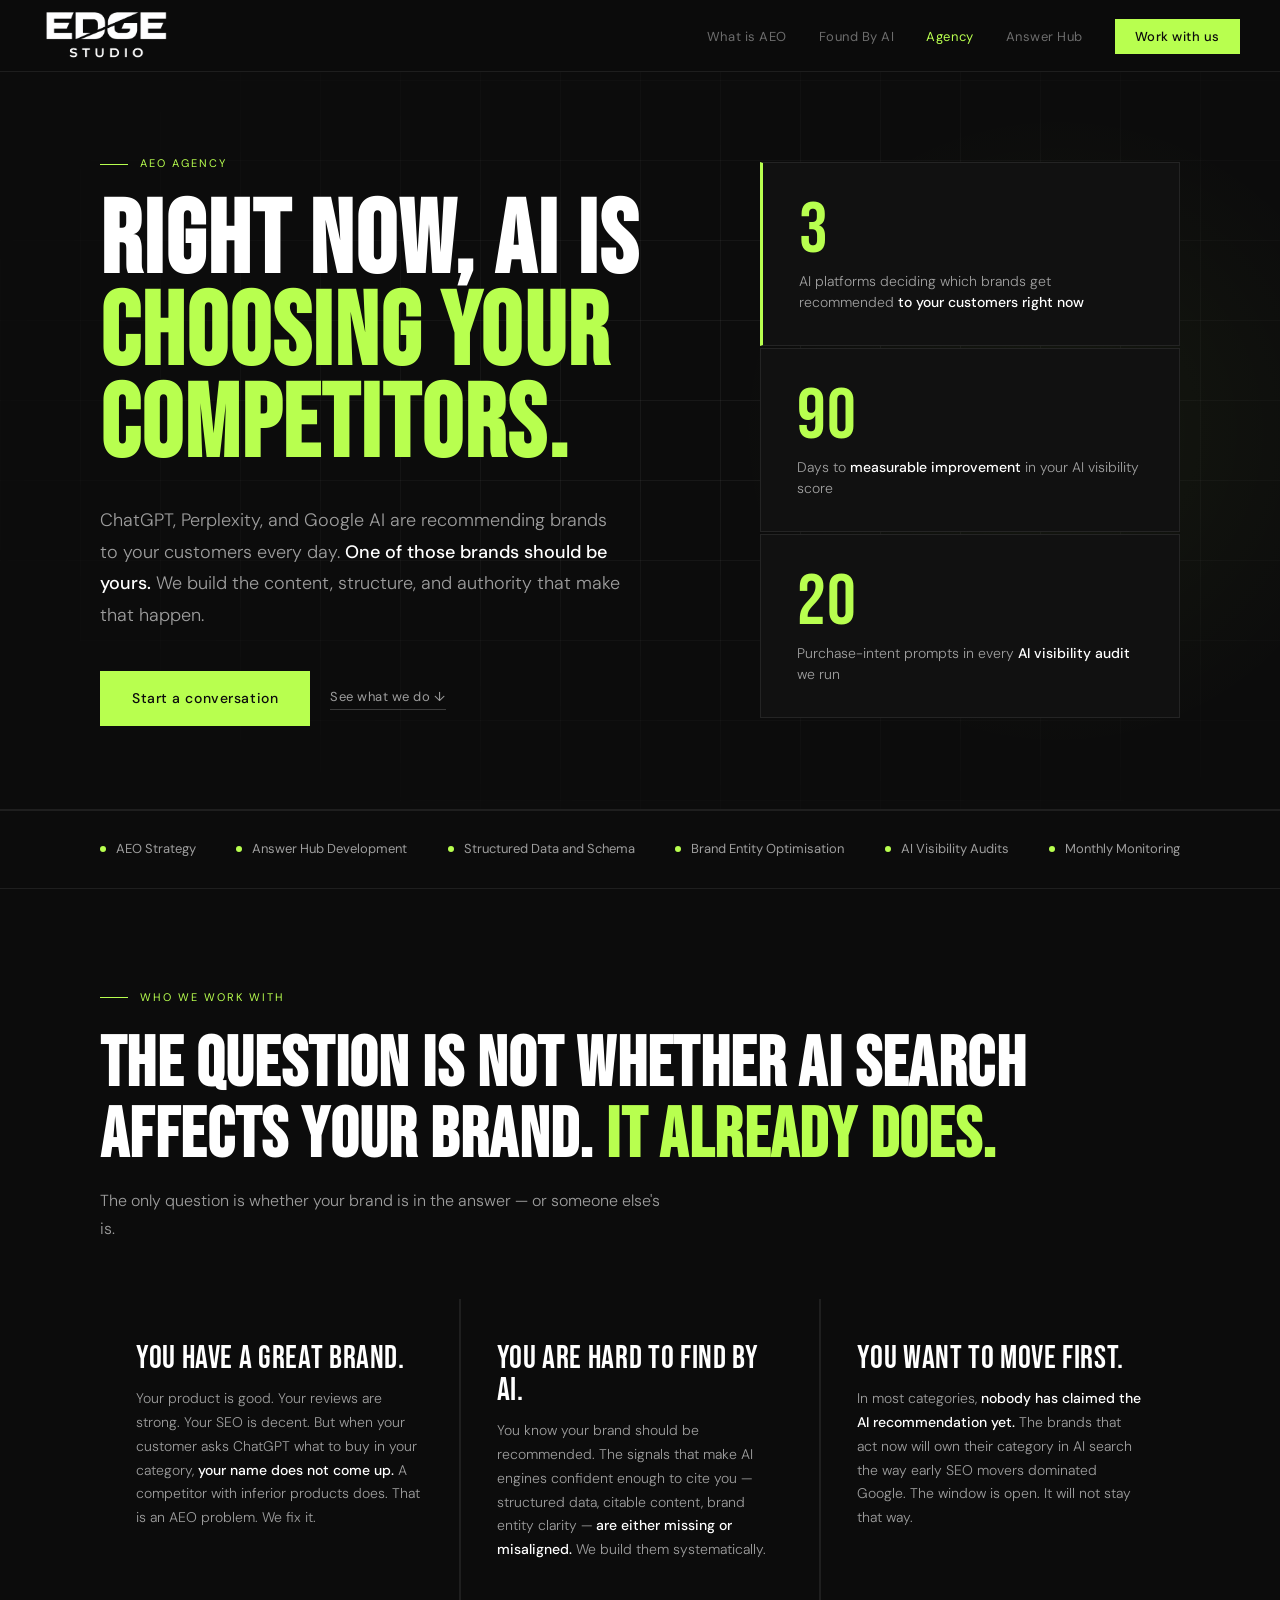
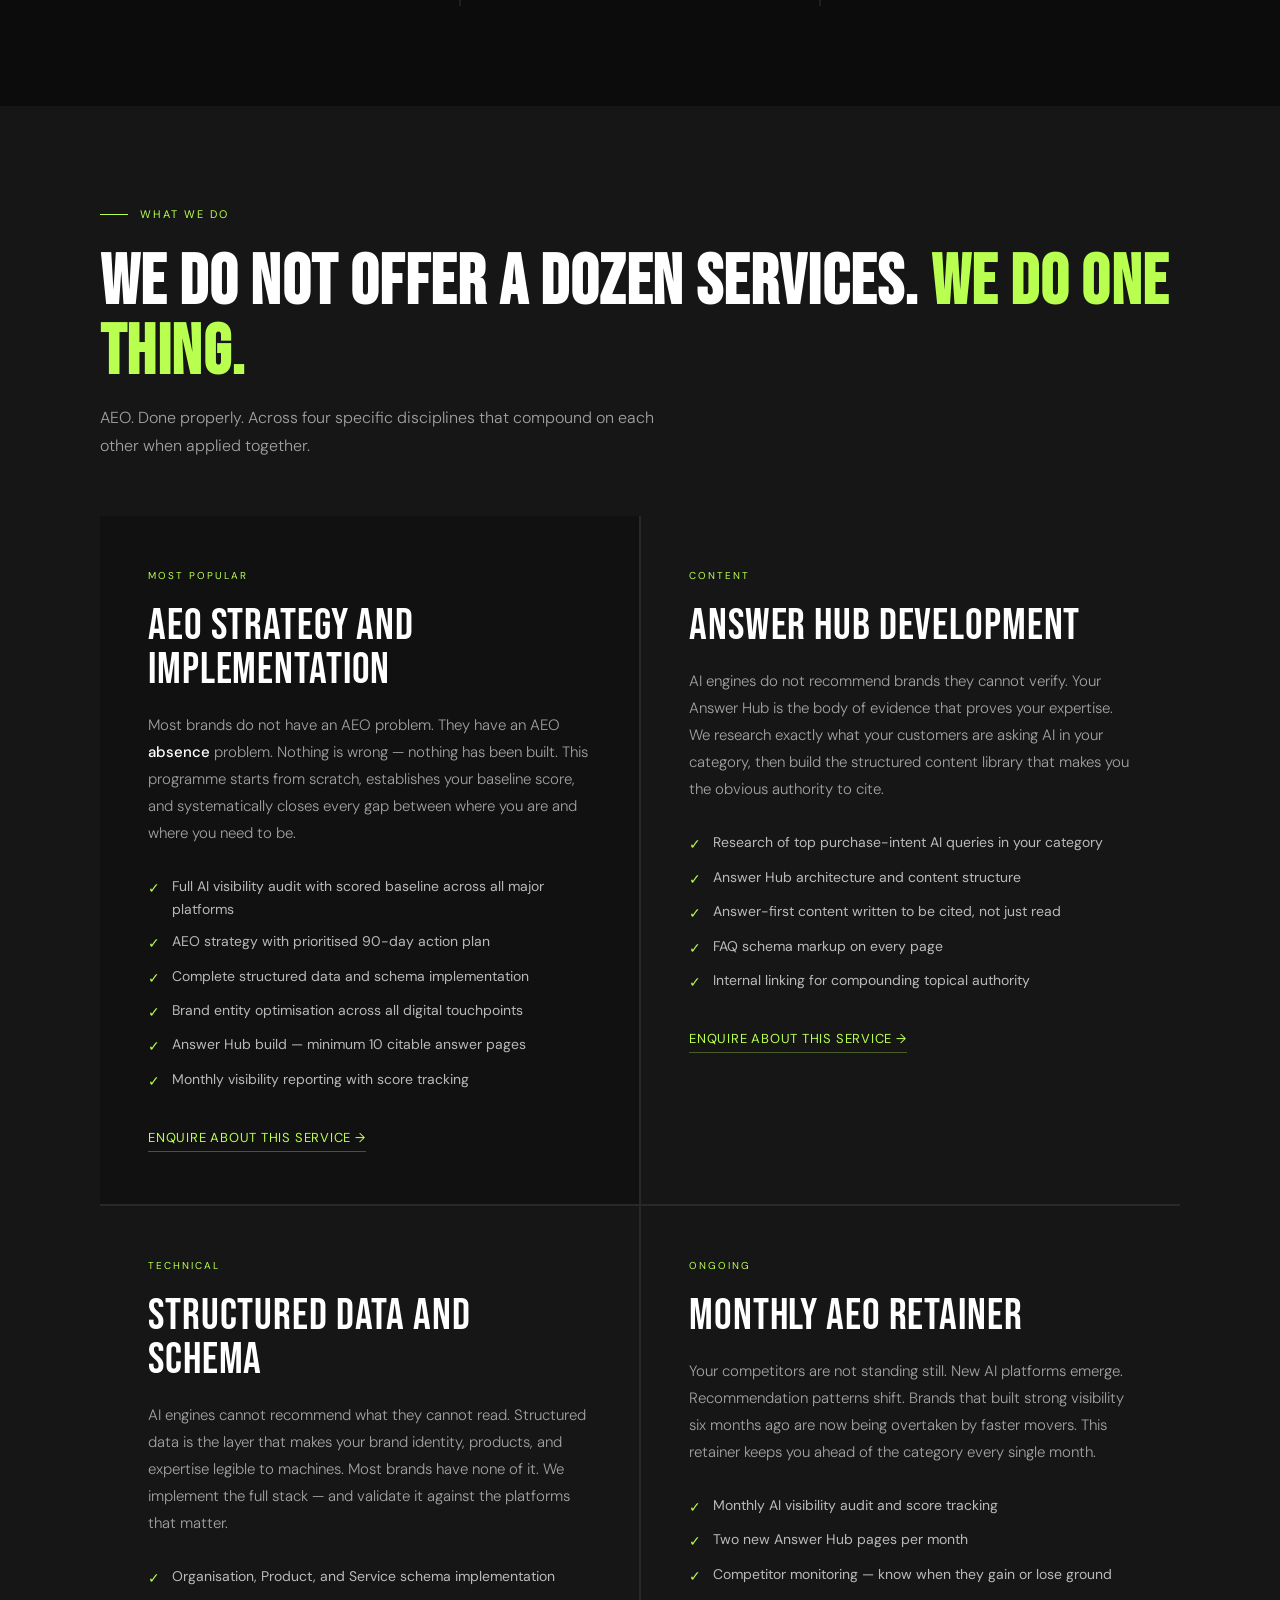
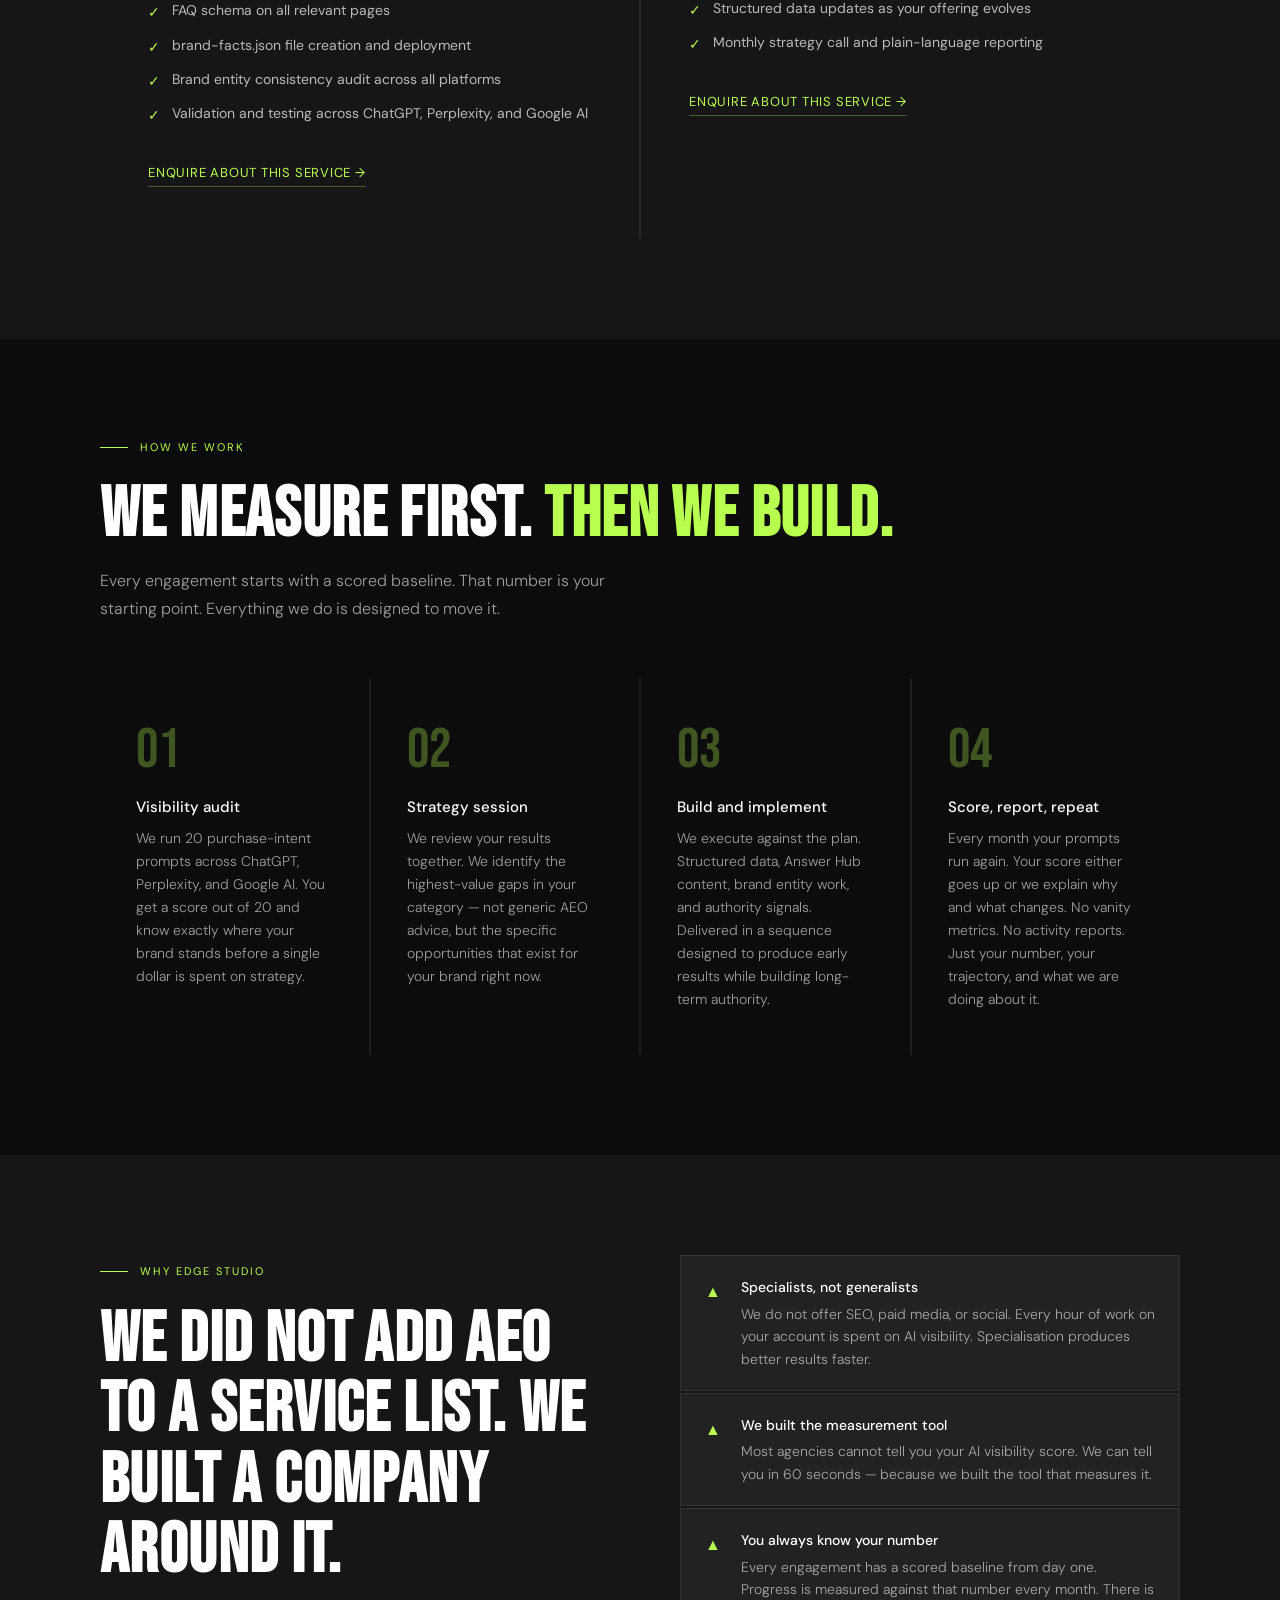
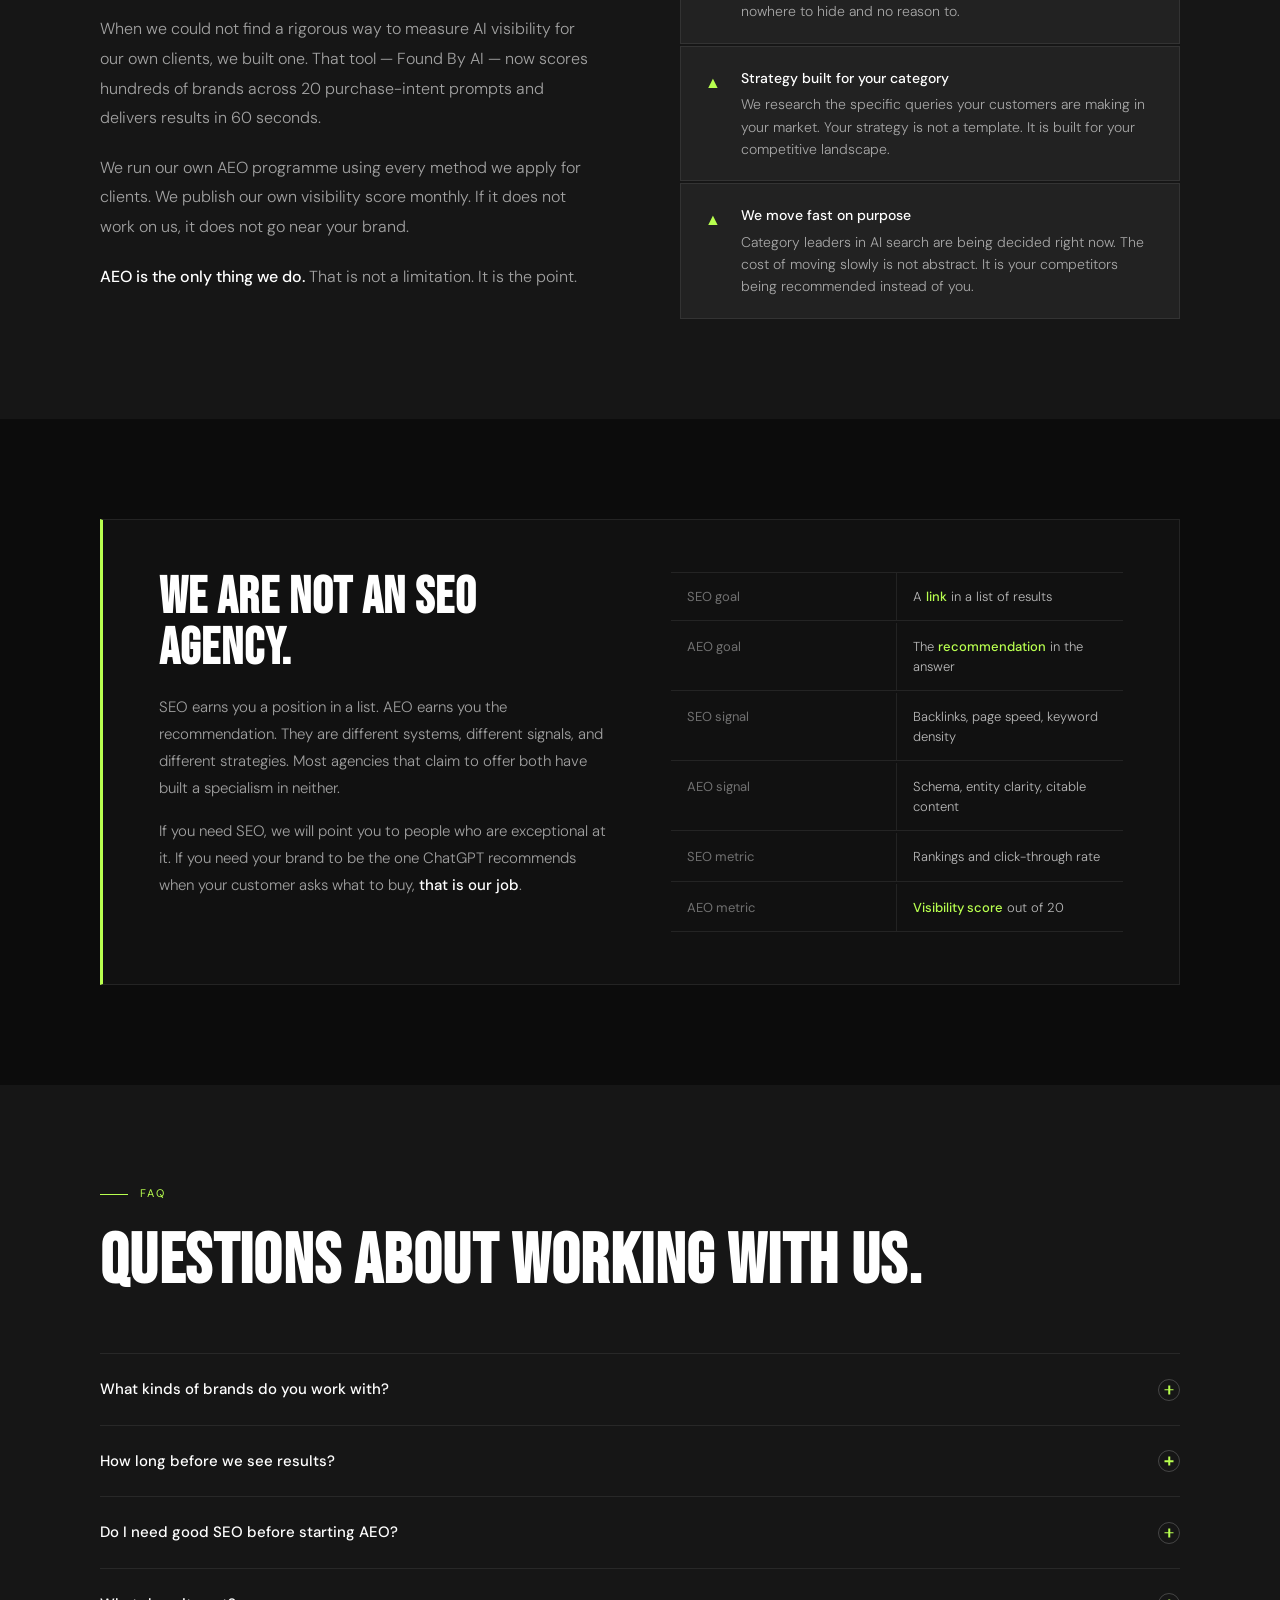
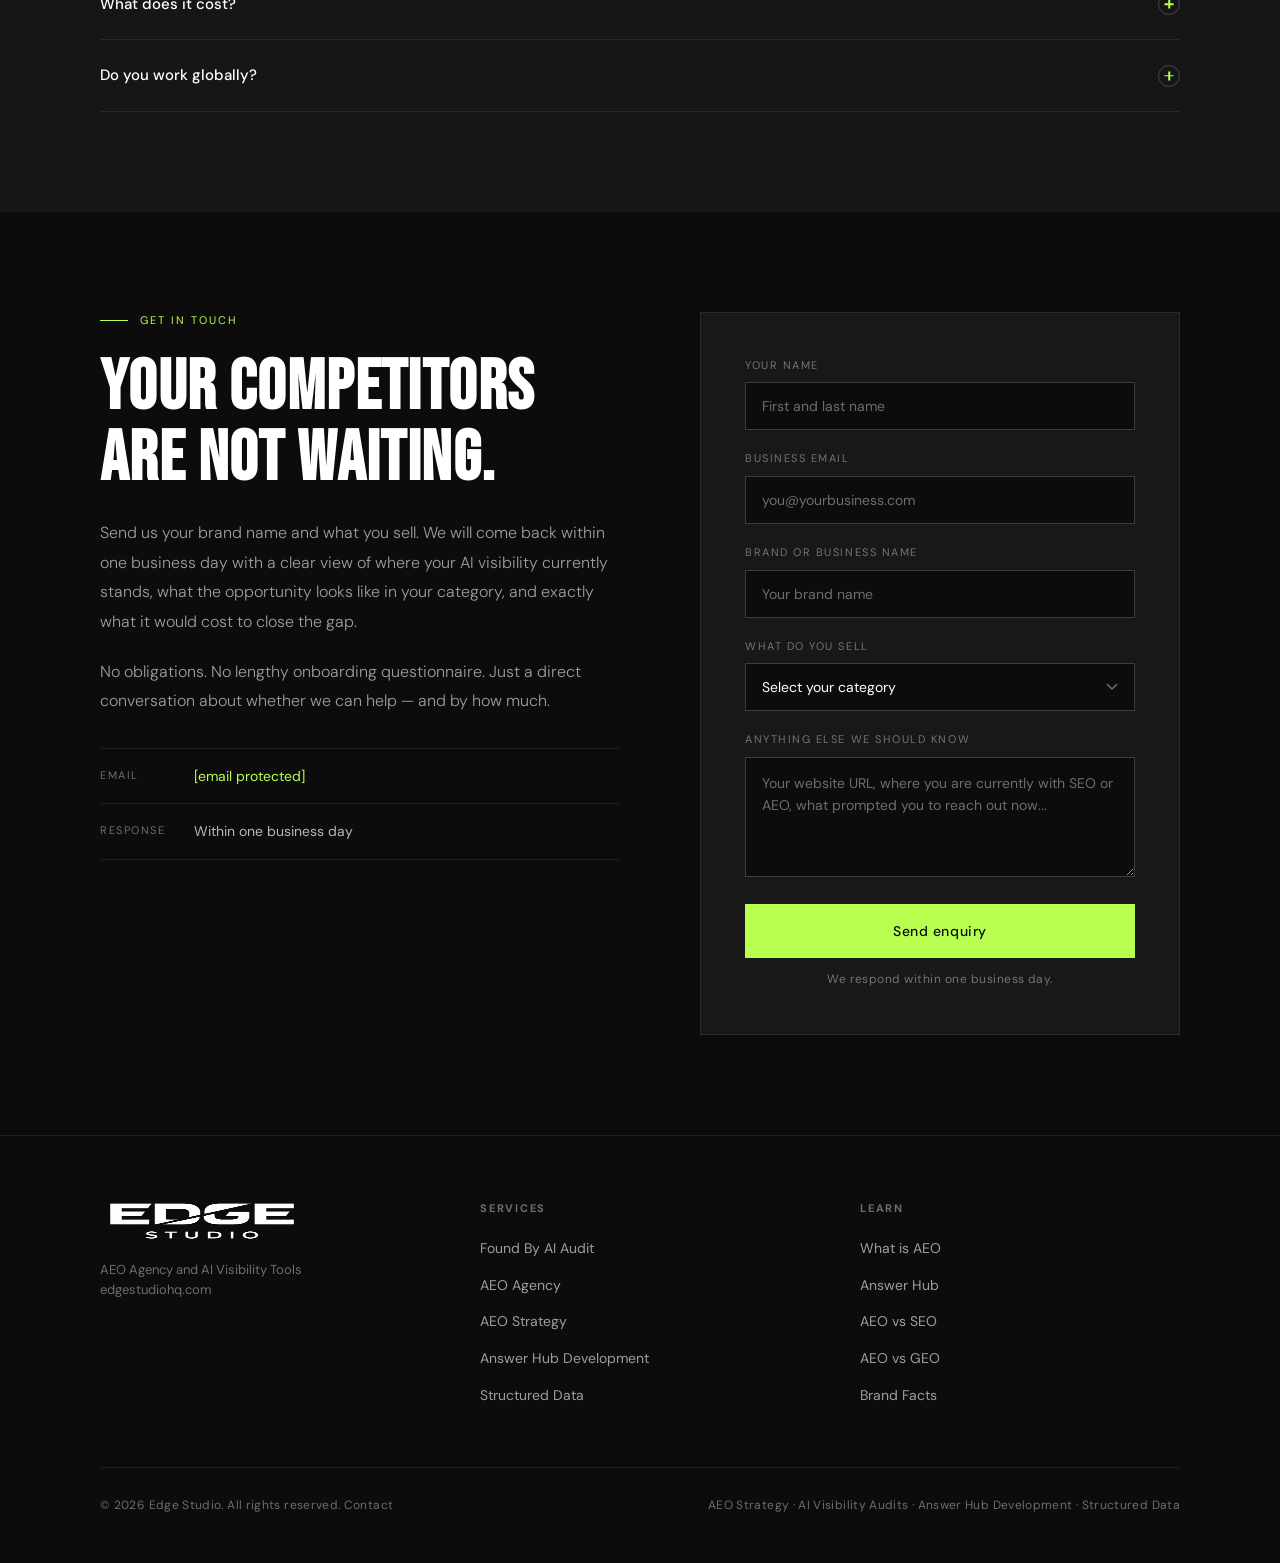
==== commit 6409bf9f: "Add files via upload" ====
--- a/aeo-agency.html
+++ b/aeo-agency.html
@@ -439,16 +439,17 @@
         <p>Send us your brand name and what you sell. We will come back within one business day with a clear view of where your AI visibility currently stands, what the opportunity looks like in your category, and exactly what it would cost to close the gap.</p>
         <p>No obligations. No lengthy onboarding questionnaire. Just a direct conversation about whether we can help — and by how much.</p>
         <div class="contact-details">
-          <div class="contact-detail"><span class="cd-label">Email</span><span class="cd-value"><a href="mailto:hello@edgestudiohq.com">hello@edgestudiohq.com</a></span></div>
+          <div class="contact-detail"><span class="cd-label">Email</span><span class="cd-value"><a href="/cdn-cgi/l/email-protection#3d55585151527d58595a584e4948595452554c135e5250"><span class="__cf_email__" data-cfemail="244c4148484b6441404341575051404d4b4c550a474b49">[email&#160;protected]</span></a></span></div>
           <div class="contact-detail"><span class="cd-label">Response</span><span class="cd-value">Within one business day</span></div>
         </div>
       </div>
       <div class="contact-form">
-        <div class="form-group"><label class="form-label">Your name</label><input type="text" class="form-input" placeholder="First and last name"></div>
-        <div class="form-group"><label class="form-label">Business email</label><input type="email" class="form-input" placeholder="you@yourbusiness.com"></div>
-        <div class="form-group"><label class="form-label">Brand or business name</label><input type="text" class="form-input" placeholder="Your brand name"></div>
+        <form action="https://formspree.io/f/xkovdpge" method="POST" id="agency-form">
+        <div class="form-group"><label class="form-label">Your name</label><input type="text" name="name" class="form-input" placeholder="First and last name" required></div>
+        <div class="form-group"><label class="form-label">Business email</label><input type="email" name="email" class="form-input" placeholder="you@yourbusiness.com" required></div>
+        <div class="form-group"><label class="form-label">Brand or business name</label><input type="text" name="brand" class="form-input" placeholder="Your brand name"></div>
         <div class="form-group"><label class="form-label">What do you sell</label>
-          <select class="form-select">
+          <select name="category" class="form-select">
             <option value="" disabled selected>Select your category</option>
             <option>Ecommerce or DTC brand</option>
             <option>Service business or agency</option>
@@ -457,9 +458,14 @@
             <option>Other</option>
           </select>
         </div>
-        <div class="form-group"><label class="form-label">Anything else we should know</label><textarea class="form-textarea" placeholder="Your website URL, where you are currently with SEO or AEO, what prompted you to reach out now..."></textarea></div>
-        <button class="btn-submit" onclick="handleSubmit(event)">Send enquiry</button>
+        <div class="form-group"><label class="form-label">Anything else we should know</label><textarea name="message" class="form-textarea" placeholder="Your website URL, where you are currently with SEO or AEO, what prompted you to reach out now..."></textarea></div>
+        <button type="submit" class="btn-submit" id="agency-submit-btn">Send enquiry</button>
         <div class="form-note">We respond within one business day.</div>
+        </form>
+        <div id="agency-form-success" style="display:none;padding:32px;text-align:center">
+          <div style="font-family:var(--display);font-size:32px;color:var(--green);margin-bottom:12px">Enquiry sent.</div>
+          <div style="font-size:15px;color:var(--w60);font-weight:300">We will be in touch within one business day.</div>
+        </div>
       </div>
     </div>
   </div>
@@ -474,7 +480,7 @@
       <div class="footer-col"><h4>Learn</h4><ul><li><a href="/what-is-aeo">What is AEO</a></li><li><a href="/answer-hub">Answer Hub</a></li><li><a href="/answer-hub/aeo-vs-seo">AEO vs SEO</a></li><li><a href="/answer-hub/aeo-vs-geo">AEO vs GEO</a></li><li><a href="/brand-facts.json">Brand Facts</a></li></ul></div>
     </div>
     <div class="footer-bottom">
-      <p class="footer-copy">&copy; 2026 Edge Studio. All rights reserved. <a href="mailto:hello@edgestudiohq.com">Contact</a></p>
+      <p class="footer-copy">&copy; 2026 Edge Studio. All rights reserved. <a href="/cdn-cgi/l/email-protection#731b161f1f1c3316171416000706171a1c1b025d101c1e">Contact</a></p>
       <p class="footer-copy">AEO Strategy &middot; AI Visibility Audits &middot; Answer Hub Development &middot; Structured Data</p>
     </div>
   </div>
@@ -482,7 +488,28 @@
 
 <script>
   function toggleFaq(btn){const item=btn.closest('.faq-item');const isOpen=item.classList.contains('open');document.querySelectorAll('.faq-item.open').forEach(el=>el.classList.remove('open'));if(!isOpen)item.classList.add('open')}
-  function handleSubmit(e){e.preventDefault();const btn=e.target;btn.textContent='Sending...';btn.disabled=true;setTimeout(()=>{btn.textContent='Enquiry sent. We will be in touch shortly.';btn.style.background='var(--w08)';btn.style.color='var(--green)';},1000)}
+  const agencyForm = document.getElementById('agency-form');
+  const agencyBtn = document.getElementById('agency-submit-btn');
+  const agencySuccess = document.getElementById('agency-form-success');
+  if(agencyForm){
+    agencyForm.addEventListener('submit', async function(e){
+      e.preventDefault();
+      agencyBtn.textContent = 'Sending...';
+      agencyBtn.disabled = true;
+      const response = await fetch(agencyForm.action, {
+        method: 'POST',
+        body: new FormData(agencyForm),
+        headers: { 'Accept': 'application/json' }
+      });
+      if(response.ok){
+        agencyForm.style.display = 'none';
+        agencySuccess.style.display = 'block';
+      } else {
+        agencyBtn.textContent = 'Something went wrong. Email us directly.';
+        agencyBtn.disabled = false;
+      }
+    });
+  }
 </script>
 </body>
-</html>
+</html>
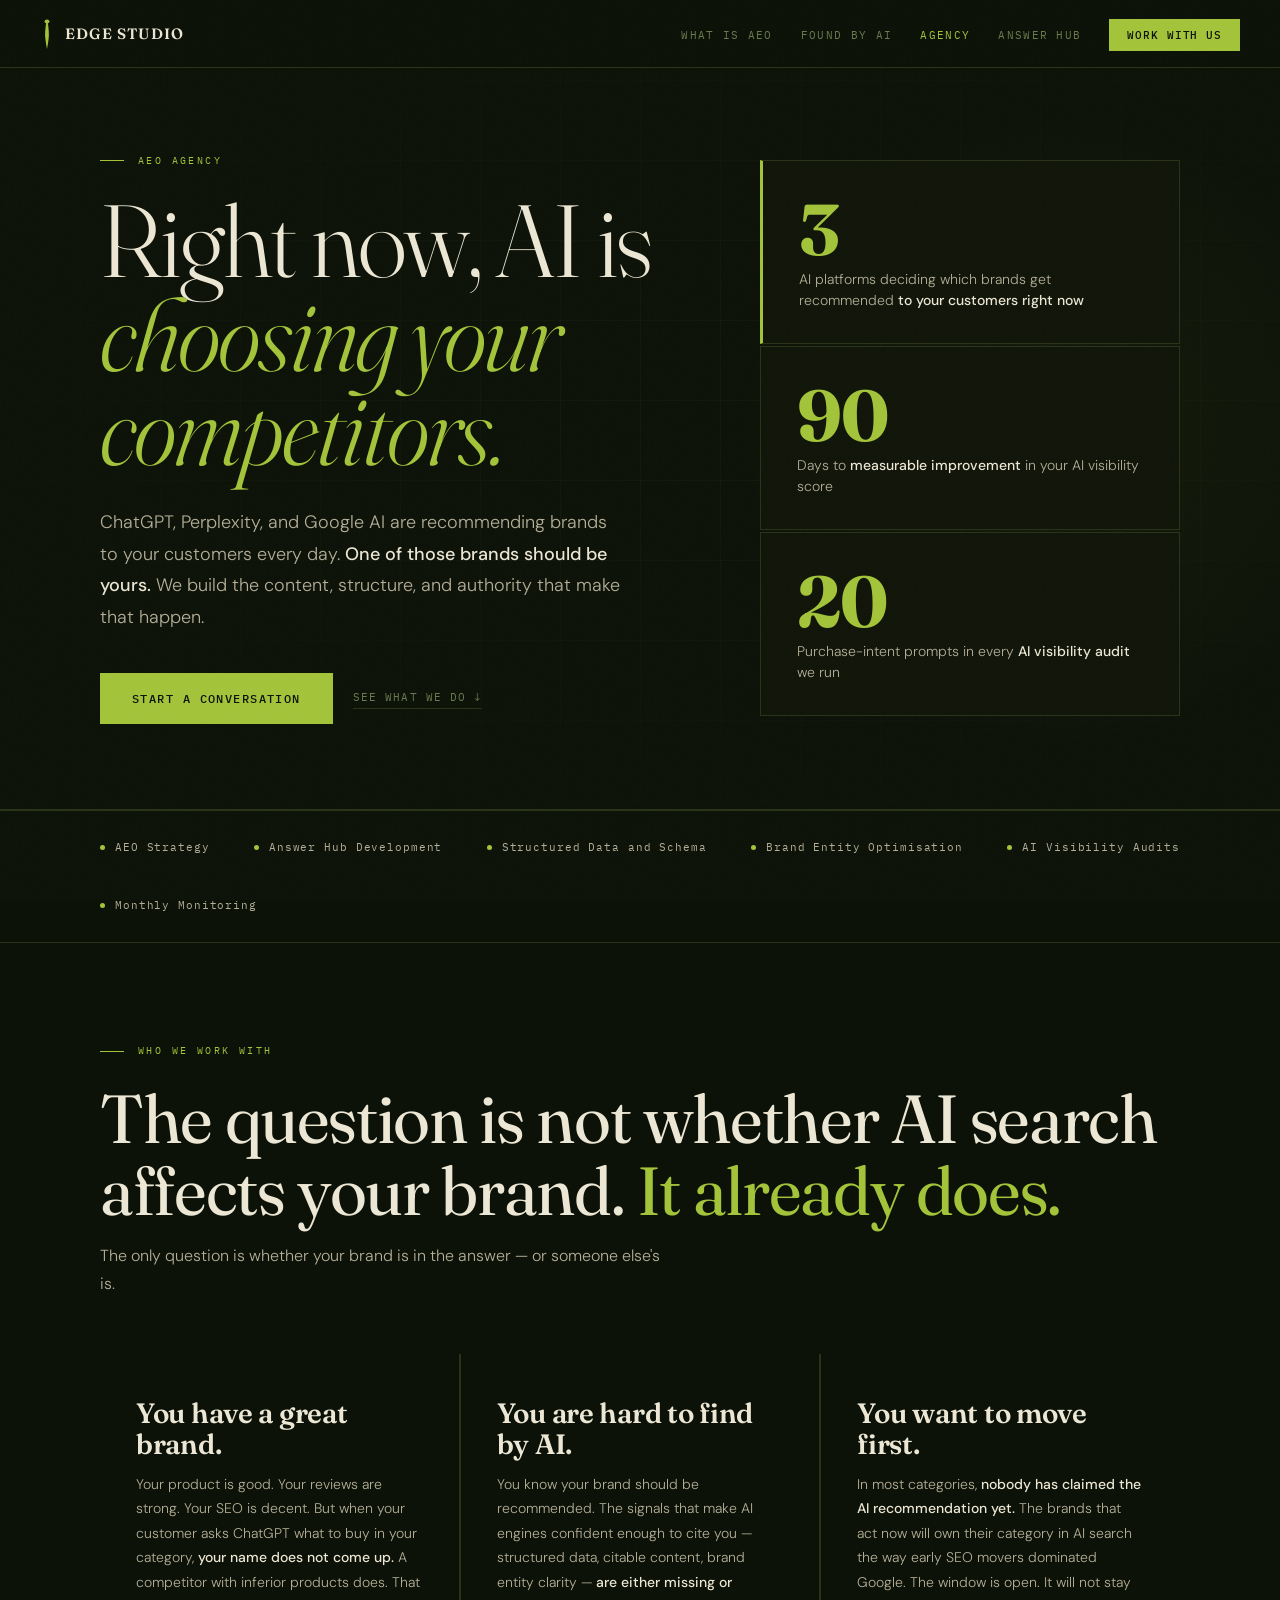
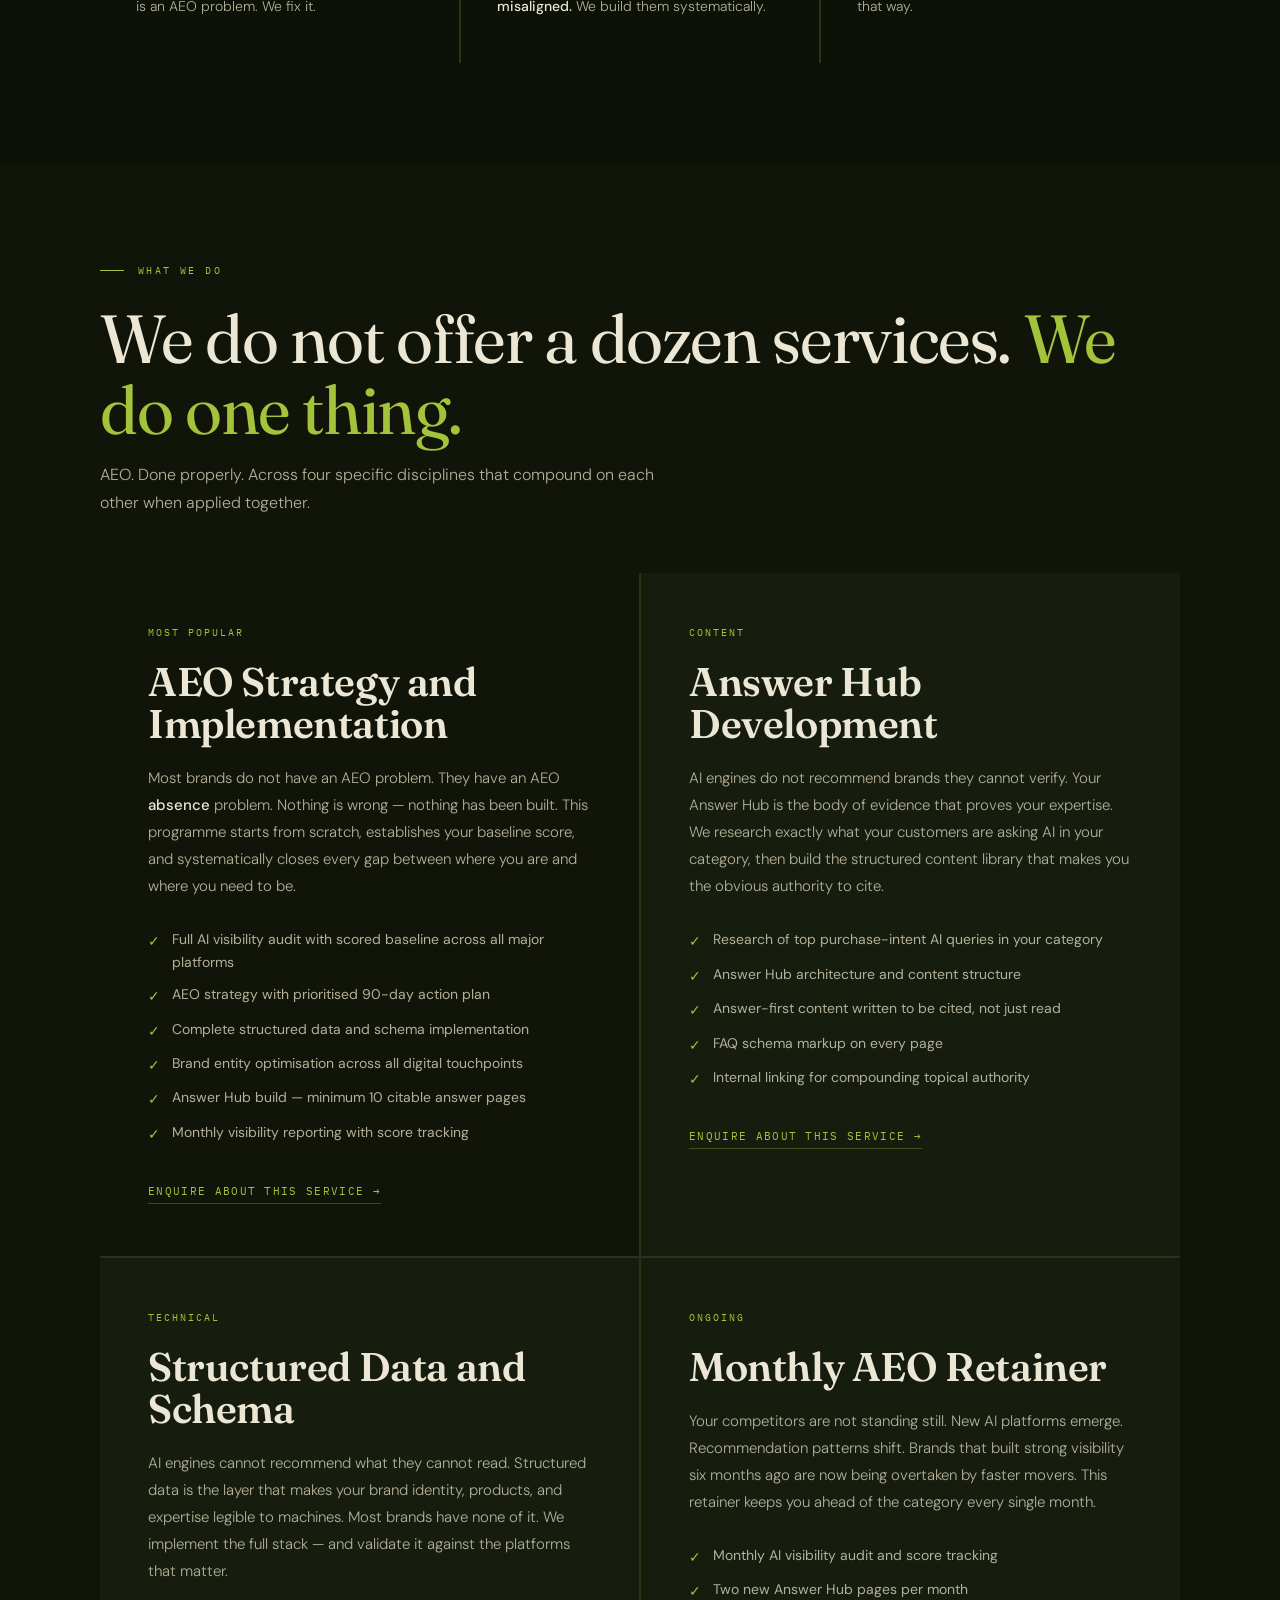
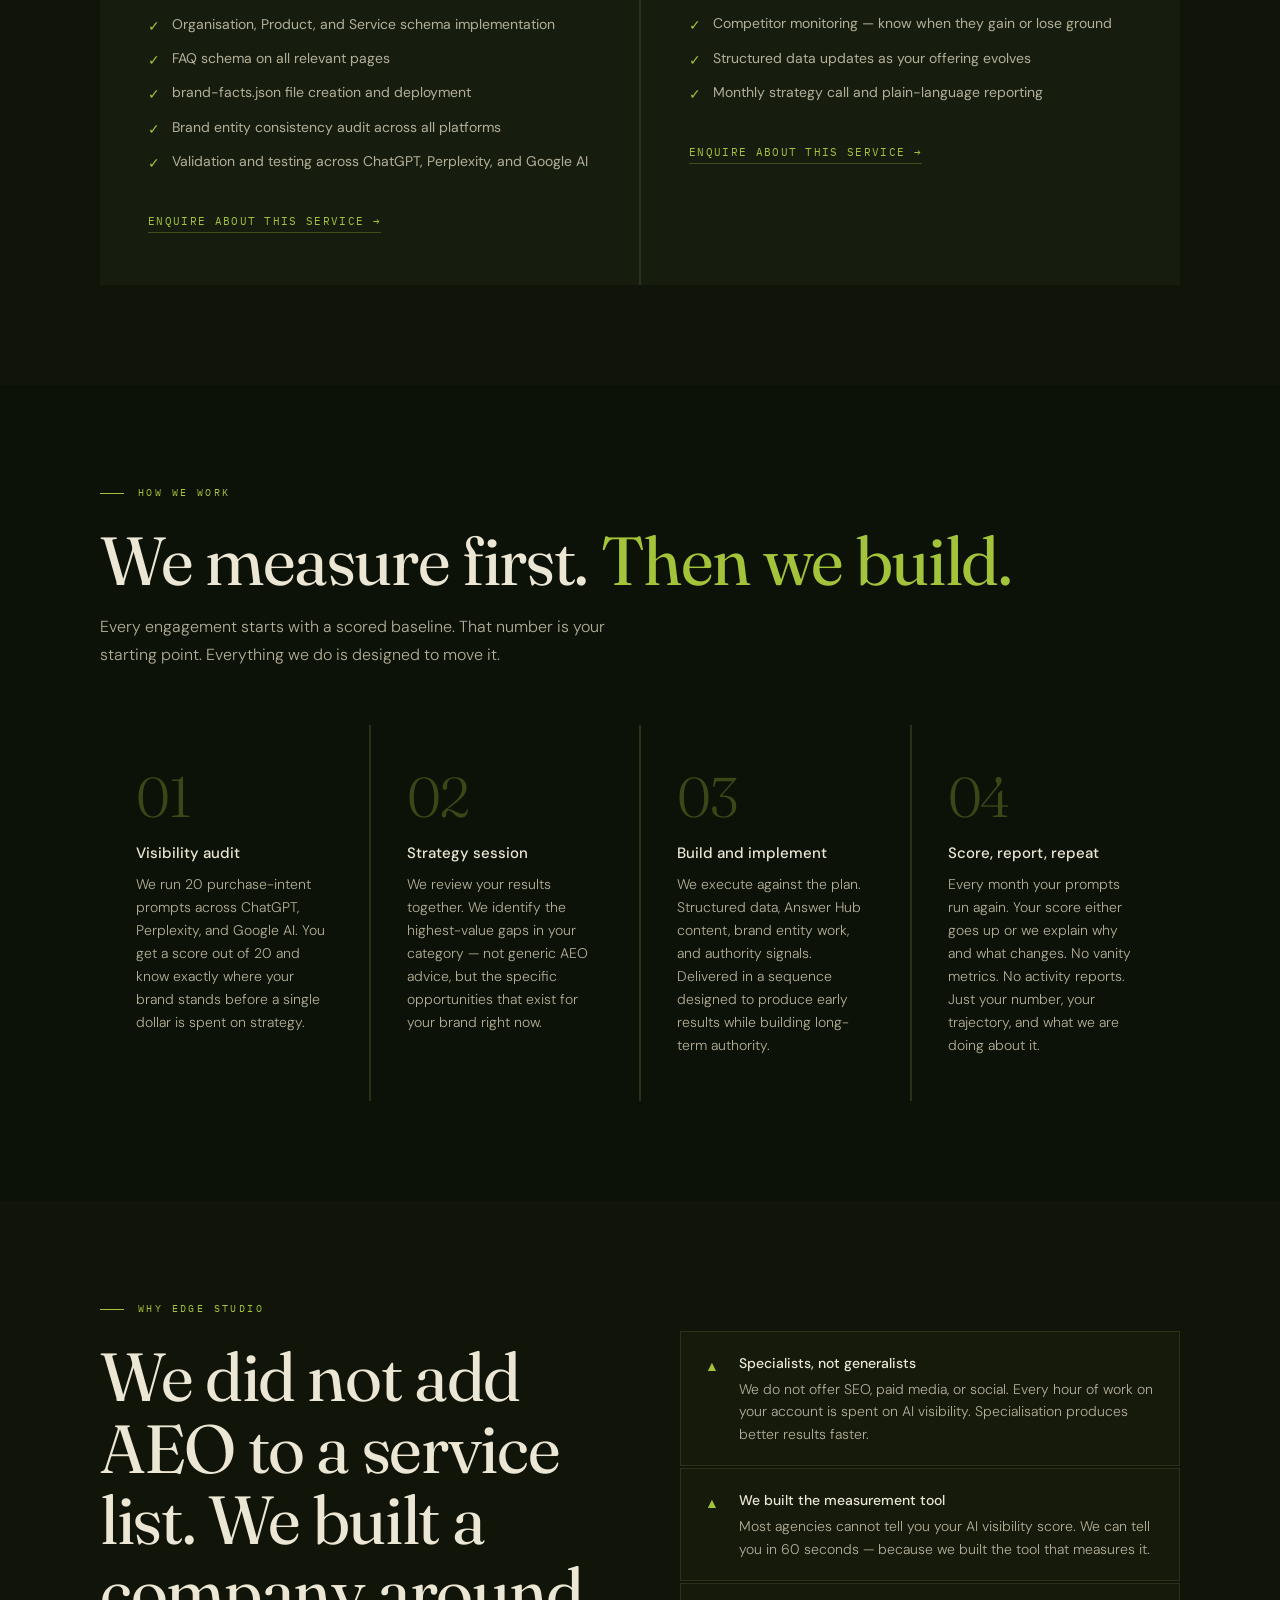
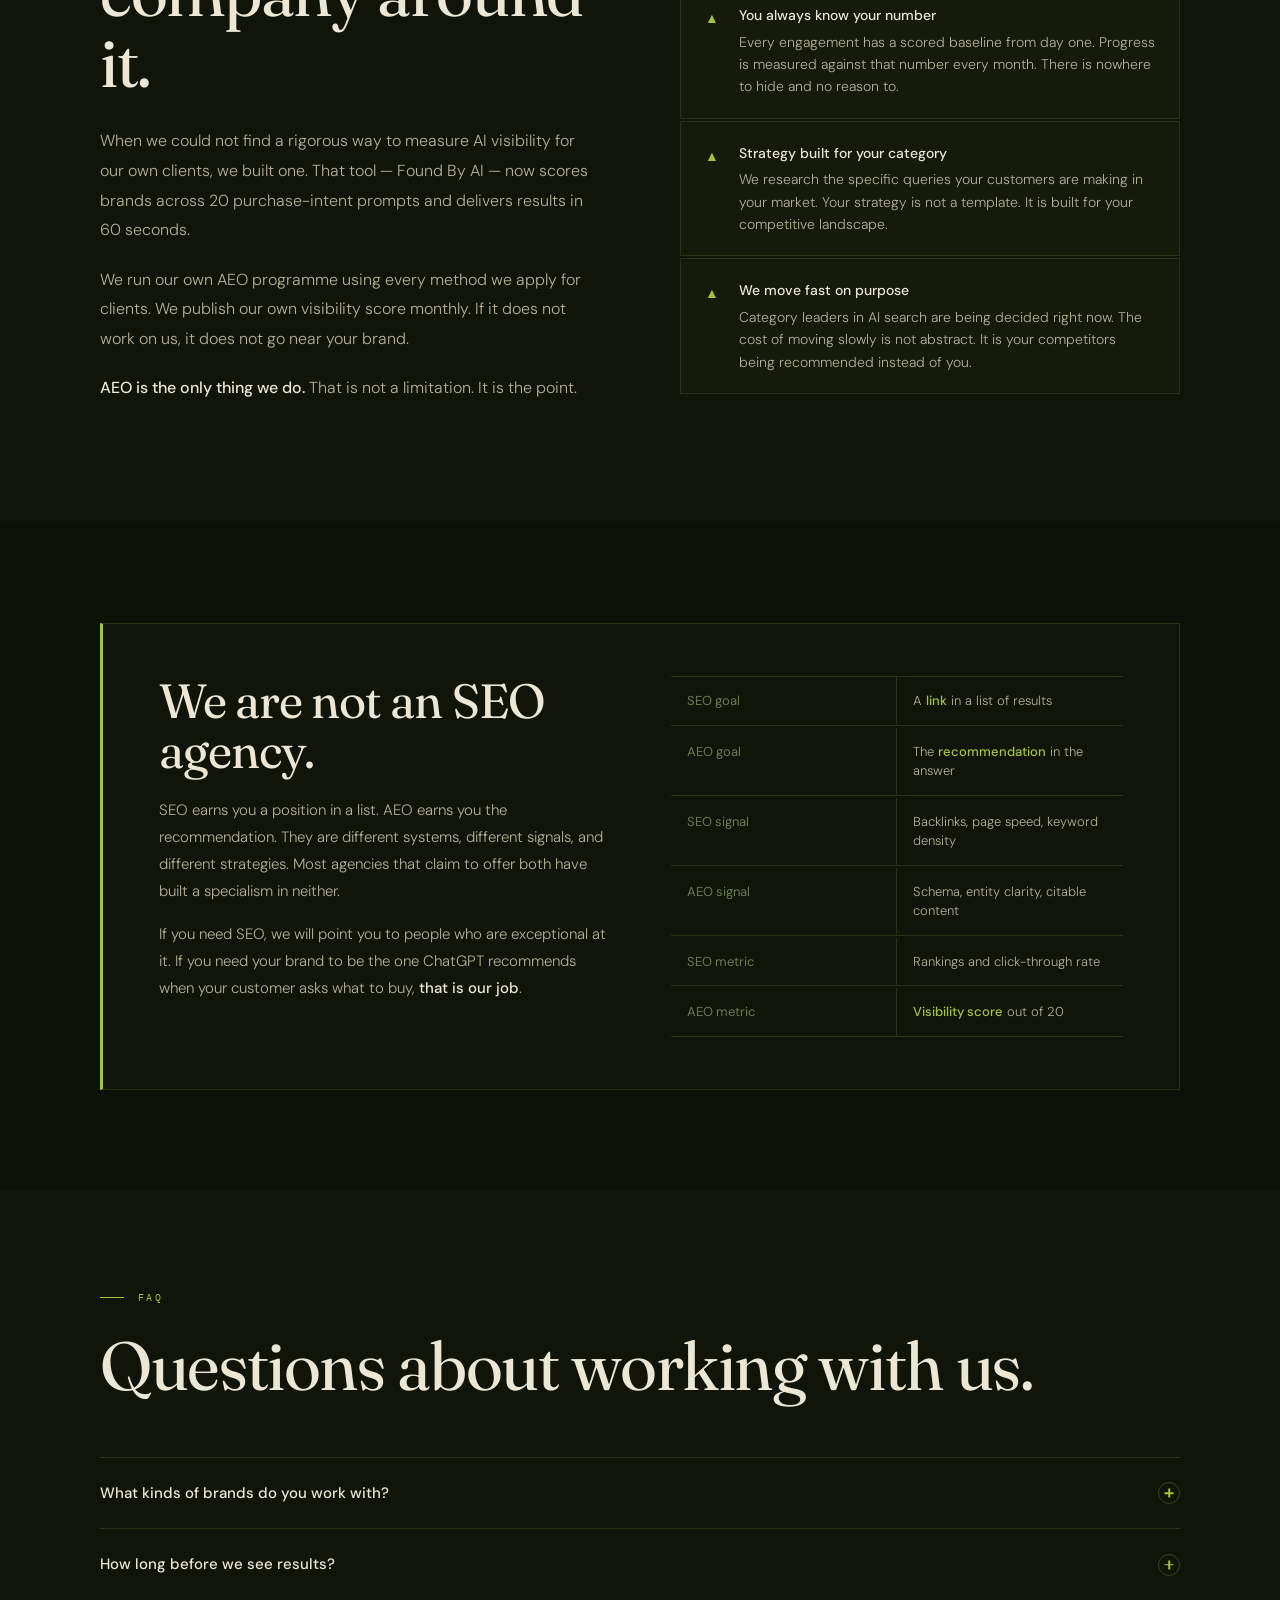
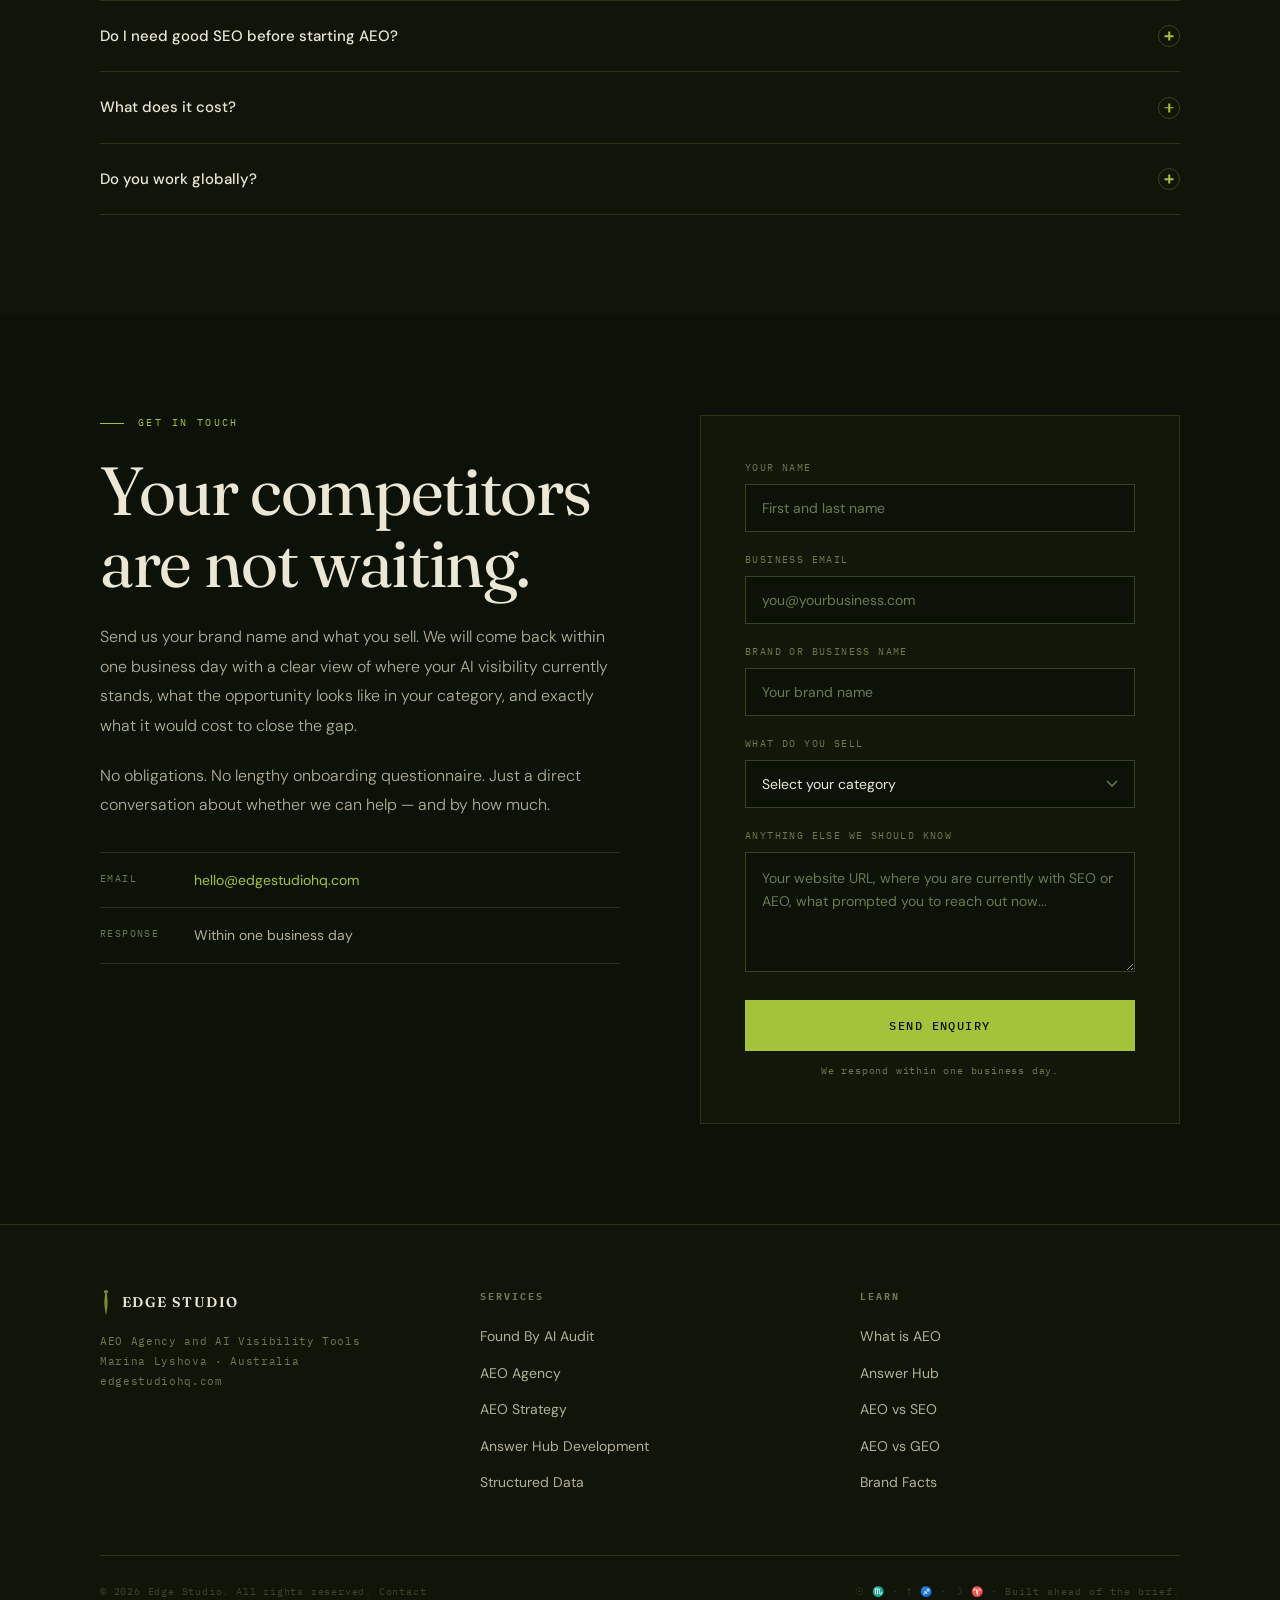
==== commit af9f200b: "Add files via upload" ====
--- a/aeo-agency.html
+++ b/aeo-agency.html
@@ -9,165 +9,199 @@
   <link rel="icon" type="image/png" href="/images/favicon.png">
   <link rel="preconnect" href="https://fonts.googleapis.com">
   <link rel="preconnect" href="https://fonts.gstatic.com" crossorigin>
-  <link href="https://fonts.googleapis.com/css2?family=Bebas+Neue&family=DM+Sans:ital,opsz,wght@0,9..40,300;0,9..40,400;0,9..40,500;1,9..40,300&display=swap" rel="stylesheet">
+  <link href="https://fonts.googleapis.com/css2?family=Fraunces:ital,opsz,wght@0,9..144,300;0,9..144,400;0,9..144,600;0,9..144,700;1,9..144,300;1,9..144,400&family=DM+Sans:ital,wght@0,300;0,400;0,500;1,300&family=IBM+Plex+Mono:wght@300;400;500&display=swap" rel="stylesheet">
   <script type="application/ld+json">{"@context":"https://schema.org","@type":"Service","name":"AEO Agency Services","description":"Edge Studio provides done-for-you Answer Engine Optimisation services including AEO strategy, Answer Hub development, structured data implementation, and AI visibility audits for brands that want to be recommended by ChatGPT, Perplexity, and Google AI.","provider":{"@type":"Organization","name":"Edge Studio","url":"https://edgestudiohq.com"},"serviceType":"Answer Engine Optimisation"}</script>
   <style>
     *,*::before,*::after{box-sizing:border-box;margin:0;padding:0}
     :root{
-      --black:#0C0C0C;--black-2:#111;--black-3:#161616;
-      --green:#B8FF4F;--white:#FFFFFF;
-      --w70:rgba(255,255,255,0.7);--w60:rgba(255,255,255,0.6);
-      --w40:rgba(255,255,255,0.4);--w20:rgba(255,255,255,0.2);
-      --w08:rgba(255,255,255,0.08);--w05:rgba(255,255,255,0.05);
-      --display:'Bebas Neue',sans-serif;--body:'DM Sans',sans-serif;
+      --ink:#0d1208;--ink-deep:#111509;--ink-surface:#161d0f;--ink-raised:#1c2614;
+      --border:#283318;--border-soft:#344420;
+      --growth:#a3c43a;--growth-pale:#d4e890;
+      --cream:#ece7d4;--cream-soft:#b4af98;--muted:#6a7a4e;--faint:#3a4428;
+      --display:'Fraunces',serif;--body:'DM Sans',sans-serif;--mono:'IBM Plex Mono',monospace;
       --ease:cubic-bezier(0.16,1,0.3,1)
     }
     html{scroll-behavior:smooth}
-    body{background:var(--black);color:var(--white);font-family:var(--body);font-size:16px;line-height:1.6;-webkit-font-smoothing:antialiased;overflow-x:hidden}
+    body{background:var(--ink);color:var(--cream);font-family:var(--body);font-size:16px;line-height:1.6;-webkit-font-smoothing:antialiased;overflow-x:hidden}
+    body::after{content:'';position:fixed;inset:0;pointer-events:none;z-index:999;opacity:.025;background-image:url("data:image/svg+xml,%3Csvg viewBox='0 0 256 256' xmlns='http://www.w3.org/2000/svg'%3E%3Cfilter id='n'%3E%3CfeTurbulence type='fractalNoise' baseFrequency='0.9' numOctaves='4' stitchTiles='stitch'/%3E%3C/filter%3E%3Crect width='100%25' height='100%25' filter='url(%23n)'/%3E%3C/svg%3E");background-size:128px}
     img{max-width:100%;display:block}
     a{text-decoration:none;color:inherit}
     ul{list-style:none}
     .container{width:100%;max-width:1160px;margin:0 auto;padding:0 40px}
-    .green{color:var(--green)}
-    .eyebrow{font-size:11px;letter-spacing:.18em;text-transform:uppercase;color:var(--green);display:flex;align-items:center;gap:12px;margin-bottom:24px}
-    .eyebrow::before{content:'';display:block;width:28px;height:1px;background:var(--green);flex-shrink:0}
-    @keyframes fadeUp{from{opacity:0;transform:translateY(20px)}to{opacity:1;transform:translateY(0)}}
-    .a1{animation:fadeUp .8s var(--ease) .1s both}
-    .a2{animation:fadeUp .8s var(--ease) .25s both}
-    .a3{animation:fadeUp .8s var(--ease) .4s both}
-    .a4{animation:fadeUp .8s var(--ease) .55s both}
-    .nav{position:fixed;top:0;left:0;right:0;z-index:100;height:72px;padding:0 40px;display:flex;align-items:center;justify-content:space-between;background:rgba(12,12,12,.94);backdrop-filter:blur(16px);border-bottom:1px solid var(--w08)}
-    .nav-logo img{height:56px;width:auto}
-    .nav-links{display:flex;gap:32px;align-items:center}
-    .nav-links a{font-size:13px;letter-spacing:.04em;color:var(--w40);transition:color .2s}
-    .nav-links a:hover{color:var(--white)}
-    .nav-links a.active{color:var(--green)}
-    .nav-btn{background:var(--green)!important;color:var(--black)!important;font-weight:500!important;padding:9px 20px;transition:background .2s!important}
-    .nav-btn:hover{background:#d4ff85!important}
-    .hero{padding-top:72px;min-height:90vh;display:flex;align-items:center;border-bottom:1px solid var(--w08);position:relative;overflow:hidden}
-    .hero::before{content:'';position:absolute;inset:0;background-image:linear-gradient(var(--w05) 1px,transparent 1px),linear-gradient(90deg,var(--w05) 1px,transparent 1px);background-size:80px 80px;mask-image:radial-gradient(ellipse 70% 60% at 60% 50%,black 20%,transparent 100%);pointer-events:none}
-    .hero::after{content:'';position:absolute;right:-10%;top:10%;width:700px;height:700px;background:radial-gradient(circle,rgba(184,255,79,.05) 0%,transparent 65%);pointer-events:none}
+    .growth{color:var(--growth)}
+    .eyebrow{font-family:var(--mono);font-size:10px;letter-spacing:.24em;text-transform:uppercase;color:var(--growth);display:flex;align-items:center;gap:14px;margin-bottom:24px}
+    .eyebrow::before{content:'';display:block;width:24px;height:1px;background:var(--growth);flex-shrink:0}
+    @keyframes fadeUp{from{opacity:0;transform:translateY(18px)}to{opacity:1;transform:translateY(0)}}
+    .a1{animation:fadeUp .9s var(--ease) .1s both}
+    .a2{animation:fadeUp .9s var(--ease) .25s both}
+    .a3{animation:fadeUp .9s var(--ease) .4s both}
+    .a4{animation:fadeUp .9s var(--ease) .55s both}
+
+    /* NAV */
+    .nav{position:fixed;top:0;left:0;right:0;z-index:100;height:68px;padding:0 40px;display:flex;align-items:center;justify-content:space-between;background:rgba(13,18,8,.94);backdrop-filter:blur(16px);border-bottom:1px solid var(--border)}
+    .nav-logo{display:flex;align-items:center;gap:11px;text-decoration:none}
+    .nav-mark{width:14px;height:32px;color:var(--growth);flex-shrink:0}
+    .nav-wordmark{font-family:var(--display);font-size:15px;font-weight:600;letter-spacing:.08em;text-transform:uppercase;color:var(--cream);line-height:1}
+    .nav-links{display:flex;gap:28px;align-items:center}
+    .nav-links a{font-family:var(--mono);font-size:11px;letter-spacing:.12em;text-transform:uppercase;color:var(--muted);transition:color .2s}
+    .nav-links a:hover{color:var(--cream)}
+    .nav-links a.active{color:var(--growth)}
+    .nav-btn{background:var(--growth)!important;color:var(--ink)!important;font-weight:500!important;padding:9px 18px!important;transition:background .2s!important;letter-spacing:.08em!important}
+    .nav-btn:hover{background:var(--growth-pale)!important;color:var(--ink)!important}
+
+    /* HERO */
+    .hero{padding-top:68px;min-height:90vh;display:flex;align-items:center;border-bottom:1px solid var(--border);position:relative;overflow:hidden}
+    .hero::before{content:'';position:absolute;inset:0;background-image:linear-gradient(rgba(163,196,58,.04) 1px,transparent 1px),linear-gradient(90deg,rgba(163,196,58,.04) 1px,transparent 1px);background-size:80px 80px;mask-image:radial-gradient(ellipse 70% 60% at 60% 50%,black 20%,transparent 100%);pointer-events:none}
+    .hero::after{content:'';position:absolute;right:-10%;top:10%;width:700px;height:700px;background:radial-gradient(circle,rgba(163,196,58,.05) 0%,transparent 65%);pointer-events:none}
     .hero-inner{padding:80px 40px;max-width:1160px;margin:0 auto;width:100%;display:grid;grid-template-columns:1fr 420px;gap:80px;align-items:center;position:relative;z-index:1}
-    .hero-h1{font-family:var(--display);font-size:clamp(60px,8vw,110px);line-height:.9;letter-spacing:.02em;margin-bottom:32px}
-    .hero-h1 .accent{color:var(--green)}
-    .hero-sub{font-size:18px;line-height:1.75;color:var(--w60);font-weight:300;max-width:520px;margin-bottom:40px}
-    .hero-sub strong{color:var(--white);font-weight:500}
+    .hero-h1{font-family:var(--display);font-size:clamp(56px,8vw,104px);font-weight:300;line-height:.92;letter-spacing:-.02em;margin-bottom:32px;color:var(--cream)}
+    .hero-h1 .accent{color:var(--growth);font-style:italic}
+    .hero-sub{font-size:18px;line-height:1.75;color:var(--cream-soft);font-weight:300;max-width:520px;margin-bottom:40px}
+    .hero-sub strong{color:var(--cream);font-weight:500}
     .hero-btns{display:flex;gap:20px;align-items:center;flex-wrap:wrap}
-    .btn-primary{display:inline-block;background:var(--green);color:var(--black);font-size:14px;font-weight:500;letter-spacing:.04em;padding:16px 32px;transition:background .2s,transform .2s;white-space:nowrap}
-    .btn-primary:hover{background:#d4ff85;transform:translateY(-1px)}
-    .btn-ghost{font-size:13px;color:var(--w60);letter-spacing:.04em;border-bottom:1px solid var(--w20);padding-bottom:2px;transition:color .2s,border-color .2s;white-space:nowrap}
-    .btn-ghost:hover{color:var(--white);border-color:var(--w40)}
+    .btn-primary{display:inline-block;background:var(--growth);color:var(--ink);font-family:var(--mono);font-size:12px;font-weight:500;letter-spacing:.12em;text-transform:uppercase;padding:16px 32px;transition:background .2s,transform .2s;white-space:nowrap}
+    .btn-primary:hover{background:var(--growth-pale);transform:translateY(-1px)}
+    .btn-ghost{font-family:var(--mono);font-size:11px;letter-spacing:.1em;text-transform:uppercase;color:var(--muted);border-bottom:1px solid var(--border);padding-bottom:2px;transition:color .2s,border-color .2s;white-space:nowrap}
+    .btn-ghost:hover{color:var(--cream);border-color:var(--muted)}
+
+    /* STAT STACK */
     .stat-stack{display:flex;flex-direction:column;gap:2px}
-    .stat-card{background:var(--black-2);border:1px solid var(--w08);padding:32px 36px}
-    .stat-card.featured{border-left:3px solid var(--green)}
-    .stat-n{font-family:var(--display);font-size:72px;color:var(--green);line-height:1;letter-spacing:.02em;margin-bottom:4px}
-    .stat-label{font-size:14px;color:var(--w60);font-weight:300;line-height:1.5}
-    .stat-label strong{color:var(--white);font-weight:500}
-    .trust-bar{border-top:1px solid var(--w08);border-bottom:1px solid var(--w08);padding:28px 0}
+    .stat-card{background:var(--ink-deep);border:1px solid var(--border);padding:32px 36px}
+    .stat-card.featured{border-left:3px solid var(--growth)}
+    .stat-n{font-family:var(--display);font-size:72px;font-weight:700;color:var(--growth);line-height:1;letter-spacing:-.02em;margin-bottom:4px}
+    .stat-label{font-size:14px;color:var(--cream-soft);font-weight:300;line-height:1.5}
+    .stat-label strong{color:var(--cream);font-weight:500}
+
+    /* TRUST BAR */
+    .trust-bar{border-top:1px solid var(--border);border-bottom:1px solid var(--border);padding:28px 0}
     .trust-inner{display:flex;justify-content:space-between;align-items:center;gap:40px;flex-wrap:wrap}
-    .trust-item{display:flex;align-items:center;gap:10px;font-size:13px;color:var(--w60)}
-    .trust-dot{width:6px;height:6px;background:var(--green);border-radius:50%;flex-shrink:0}
+    .trust-item{display:flex;align-items:center;gap:10px;font-family:var(--mono);font-size:11px;letter-spacing:.08em;color:var(--cream-soft)}
+    .trust-dot{width:5px;height:5px;background:var(--growth);border-radius:50%;flex-shrink:0}
+
+    /* SECTIONS */
     .section{padding:100px 0}
-    .section-dark{background:var(--black-3)}
+    .section-dark{background:var(--ink-deep)}
     .section-head{margin-bottom:56px}
-    .section-head h2{font-family:var(--display);font-size:clamp(42px,5.5vw,72px);letter-spacing:.02em;line-height:1.0}
-    .section-head p{font-size:16px;color:var(--w60);margin-top:16px;font-weight:300;max-width:560px;line-height:1.75}
-    .who-grid{display:grid;grid-template-columns:repeat(3,1fr);gap:2px;background:var(--w08)}
-    .who-card{background:var(--black);padding:44px 36px;transition:background .3s;position:relative;overflow:hidden}
-    .who-card:hover{background:var(--black-3)}
-    .who-card::after{content:'';position:absolute;top:0;left:0;right:0;height:2px;background:var(--green);transform:scaleX(0);transform-origin:left;transition:transform .4s var(--ease)}
+    .section-head h2{font-family:var(--display);font-size:clamp(40px,5.5vw,68px);font-weight:400;letter-spacing:-.02em;line-height:1.05}
+    .section-head p{font-size:16px;color:var(--cream-soft);margin-top:16px;font-weight:300;max-width:560px;line-height:1.75}
+
+    /* WHO */
+    .who-grid{display:grid;grid-template-columns:repeat(3,1fr);gap:2px;background:var(--border)}
+    .who-card{background:var(--ink);padding:44px 36px;transition:background .3s;position:relative;overflow:hidden}
+    .who-card:hover{background:var(--ink-surface)}
+    .who-card::after{content:'';position:absolute;top:0;left:0;right:0;height:2px;background:var(--growth);transform:scaleX(0);transform-origin:left;transition:transform .4s var(--ease)}
     .who-card:hover::after{transform:scaleX(1)}
-    .who-title{font-family:var(--display);font-size:32px;letter-spacing:.02em;margin-bottom:12px;line-height:1.0}
-    .who-desc{font-size:14px;color:var(--w60);line-height:1.7;font-weight:300}
-    .who-desc strong{color:var(--white);font-weight:500}
-    .services-grid{display:grid;grid-template-columns:1fr 1fr;gap:2px;background:var(--w08)}
-    .service-card{background:var(--black-3);padding:52px 48px;position:relative;overflow:hidden}
-    .service-card.primary{background:var(--black-2)}
-    .service-card::before{content:'';position:absolute;top:0;left:0;right:0;height:2px;background:var(--green);transform:scaleX(0);transform-origin:left;transition:transform .5s var(--ease)}
+    .who-title{font-family:var(--display);font-size:28px;font-weight:600;letter-spacing:-.01em;margin-bottom:12px;line-height:1.1;color:var(--cream)}
+    .who-desc{font-size:14px;color:var(--cream-soft);line-height:1.75;font-weight:300}
+    .who-desc strong{color:var(--cream);font-weight:500}
+
+    /* SERVICES */
+    .services-grid{display:grid;grid-template-columns:1fr 1fr;gap:2px;background:var(--border)}
+    .service-card{background:var(--ink-surface);padding:52px 48px;position:relative;overflow:hidden}
+    .service-card.primary{background:var(--ink-deep)}
+    .service-card::before{content:'';position:absolute;top:0;left:0;right:0;height:2px;background:var(--growth);transform:scaleX(0);transform-origin:left;transition:transform .5s var(--ease)}
     .service-card:hover::before{transform:scaleX(1)}
-    .service-tag{font-size:10px;letter-spacing:.2em;text-transform:uppercase;color:var(--green);margin-bottom:20px}
-    .service-name{font-family:var(--display);font-size:clamp(30px,3.5vw,44px);letter-spacing:.02em;line-height:1.0;margin-bottom:20px}
-    .service-desc{font-size:15px;color:var(--w60);line-height:1.8;margin-bottom:28px;font-weight:300}
-    .service-desc strong{color:var(--white);font-weight:500}
+    .service-tag{font-family:var(--mono);font-size:10px;letter-spacing:.2em;text-transform:uppercase;color:var(--growth);margin-bottom:20px}
+    .service-name{font-family:var(--display);font-size:clamp(28px,3.5vw,40px);font-weight:600;letter-spacing:-.01em;line-height:1.05;margin-bottom:20px;color:var(--cream)}
+    .service-desc{font-size:15px;color:var(--cream-soft);line-height:1.8;margin-bottom:28px;font-weight:300}
+    .service-desc strong{color:var(--cream);font-weight:500}
     .service-includes{display:flex;flex-direction:column;gap:10px;margin-bottom:32px}
-    .si-item{display:flex;gap:12px;align-items:flex-start;font-size:14px;color:var(--w70)}
-    .si-check{color:var(--green);flex-shrink:0;margin-top:2px}
-    .service-link{font-size:13px;color:var(--green);letter-spacing:.06em;text-transform:uppercase;border-bottom:1px solid rgba(184,255,79,.3);padding-bottom:2px;transition:border-color .2s;display:inline-block}
-    .service-link:hover{border-color:var(--green)}
-    .process-grid{display:grid;grid-template-columns:repeat(4,1fr);gap:2px;background:var(--w08)}
-    .process-step{background:var(--black);padding:44px 36px}
-    .ps-num{font-family:var(--display);font-size:56px;color:var(--green);opacity:.3;line-height:1;margin-bottom:16px}
-    .ps-title{font-size:15px;font-weight:500;color:var(--white);margin-bottom:8px}
-    .ps-desc{font-size:14px;color:var(--w60);line-height:1.65;font-weight:300}
+    .si-item{display:flex;gap:12px;align-items:flex-start;font-size:14px;color:var(--cream-soft)}
+    .si-check{color:var(--growth);flex-shrink:0;margin-top:2px}
+    .service-link{font-family:var(--mono);font-size:11px;letter-spacing:.12em;text-transform:uppercase;color:var(--growth);border-bottom:1px solid rgba(163,196,58,.3);padding-bottom:2px;transition:border-color .2s;display:inline-block}
+    .service-link:hover{border-color:var(--growth)}
+
+    /* PROCESS */
+    .process-grid{display:grid;grid-template-columns:repeat(4,1fr);gap:2px;background:var(--border)}
+    .process-step{background:var(--ink);padding:44px 36px}
+    .ps-num{font-family:var(--display);font-size:56px;font-weight:300;color:var(--growth);opacity:.3;line-height:1;margin-bottom:16px;letter-spacing:-.02em}
+    .ps-title{font-size:15px;font-weight:500;color:var(--cream);margin-bottom:8px}
+    .ps-desc{font-size:14px;color:var(--cream-soft);line-height:1.65;font-weight:300}
+
+    /* WHY */
     .why-grid{display:grid;grid-template-columns:1fr 1fr;gap:80px;align-items:center}
-    .why-left h2{font-family:var(--display);font-size:clamp(42px,5.5vw,72px);letter-spacing:.02em;line-height:1.0;margin-bottom:28px}
-    .why-left p{font-size:16px;color:var(--w60);line-height:1.85;margin-bottom:20px;font-weight:300}
-    .why-left strong{color:var(--white);font-weight:500}
+    .why-left h2{font-family:var(--display);font-size:clamp(40px,5.5vw,68px);font-weight:400;letter-spacing:-.02em;line-height:1.05;margin-bottom:28px}
+    .why-left p{font-size:16px;color:var(--cream-soft);line-height:1.85;margin-bottom:20px;font-weight:300}
+    .why-left strong{color:var(--cream);font-weight:500}
     .why-points{display:flex;flex-direction:column;gap:2px}
-    .why-point{display:flex;gap:20px;align-items:flex-start;padding:20px 24px;background:var(--w05);border:1px solid var(--w08)}
-    .wp-icon{color:var(--green);font-size:16px;flex-shrink:0;margin-top:3px}
-    .wp-content h4{font-size:14px;font-weight:500;color:var(--white);margin-bottom:4px}
-    .wp-content p{font-size:14px;color:var(--w60);line-height:1.6;margin:0;font-weight:300}
-    .not-seo{background:var(--black-2);border:1px solid var(--w08);border-left:3px solid var(--green);padding:52px 56px;display:grid;grid-template-columns:1fr 1fr;gap:60px}
-    .not-seo h2{font-family:var(--display);font-size:clamp(36px,4vw,52px);letter-spacing:.02em;line-height:1.0;margin-bottom:20px}
-    .not-seo p{font-size:15px;color:var(--w60);line-height:1.8;font-weight:300}
-    .not-seo strong{color:var(--white);font-weight:500}
+    .why-point{display:flex;gap:20px;align-items:flex-start;padding:20px 24px;background:rgba(163,196,58,.03);border:1px solid var(--border)}
+    .wp-icon{color:var(--growth);font-size:14px;flex-shrink:0;margin-top:3px}
+    .wp-content h4{font-size:14px;font-weight:500;color:var(--cream);margin-bottom:4px}
+    .wp-content p{font-size:14px;color:var(--cream-soft);line-height:1.6;margin:0;font-weight:300}
+
+    /* NOT SEO */
+    .not-seo{background:var(--ink-deep);border:1px solid var(--border);border-left:3px solid var(--growth);padding:52px 56px;display:grid;grid-template-columns:1fr 1fr;gap:60px}
+    .not-seo h2{font-family:var(--display);font-size:clamp(34px,4vw,48px);font-weight:400;letter-spacing:-.02em;line-height:1.05;margin-bottom:20px}
+    .not-seo p{font-size:15px;color:var(--cream-soft);line-height:1.8;font-weight:300}
+    .not-seo strong{color:var(--cream);font-weight:500}
     .not-seo-right{display:flex;flex-direction:column;gap:2px}
-    .not-seo-item{display:grid;grid-template-columns:1fr 1fr;border-bottom:1px solid var(--w08)}
-    .not-seo-item:first-child{border-top:1px solid var(--w08)}
+    .not-seo-item{display:grid;grid-template-columns:1fr 1fr;border-bottom:1px solid var(--border)}
+    .not-seo-item:first-child{border-top:1px solid var(--border)}
     .nsi-col{padding:14px 16px;font-size:13px;line-height:1.5}
-    .nsi-col:first-child{color:var(--w40);border-right:1px solid var(--w08)}
-    .nsi-col:last-child{color:var(--w70);font-weight:300}
-    .nsi-col strong{color:var(--green);font-weight:500}
+    .nsi-col:first-child{color:var(--muted);border-right:1px solid var(--border)}
+    .nsi-col:last-child{color:var(--cream-soft);font-weight:300}
+    .nsi-col strong{color:var(--growth);font-weight:500}
+
+    /* CONTACT */
     .contact-wrap{display:grid;grid-template-columns:1fr 480px;gap:80px;align-items:start}
-    .contact-left h2{font-family:var(--display);font-size:clamp(42px,5.5vw,72px);letter-spacing:.02em;line-height:1.0;margin-bottom:24px}
-    .contact-left p{font-size:16px;color:var(--w60);line-height:1.85;margin-bottom:20px;font-weight:300}
-    .contact-left strong{color:var(--white);font-weight:500}
+    .contact-left h2{font-family:var(--display);font-size:clamp(40px,5.5vw,68px);font-weight:400;letter-spacing:-.02em;line-height:1.05;margin-bottom:24px}
+    .contact-left p{font-size:16px;color:var(--cream-soft);line-height:1.85;margin-bottom:20px;font-weight:300}
+    .contact-left strong{color:var(--cream);font-weight:500}
     .contact-details{display:flex;flex-direction:column;gap:0;margin-top:32px}
-    .contact-detail{display:flex;gap:14px;align-items:flex-start;padding:16px 0;border-bottom:1px solid var(--w08)}
-    .contact-detail:first-child{border-top:1px solid var(--w08)}
-    .cd-label{font-size:11px;letter-spacing:.14em;text-transform:uppercase;color:var(--w40);min-width:80px;padding-top:2px}
-    .cd-value{font-size:14px;color:var(--w70)}
-    .cd-value a{color:var(--green);transition:color .2s}
-    .cd-value a:hover{color:#d4ff85}
-    .contact-form{background:var(--w05);border:1px solid var(--w08);padding:44px}
-    .form-label{font-size:11px;letter-spacing:.14em;text-transform:uppercase;color:var(--w40);display:block;margin-bottom:8px}
+    .contact-detail{display:flex;gap:14px;align-items:flex-start;padding:16px 0;border-bottom:1px solid var(--border)}
+    .contact-detail:first-child{border-top:1px solid var(--border)}
+    .cd-label{font-family:var(--mono);font-size:10px;letter-spacing:.14em;text-transform:uppercase;color:var(--muted);min-width:80px;padding-top:2px}
+    .cd-value{font-size:14px;color:var(--cream-soft)}
+    .cd-value a{color:var(--growth);transition:color .2s}
+    .cd-value a:hover{color:var(--growth-pale)}
+    .contact-form{background:rgba(163,196,58,.03);border:1px solid var(--border);padding:44px}
+    .form-label{font-family:var(--mono);font-size:10px;letter-spacing:.14em;text-transform:uppercase;color:var(--muted);display:block;margin-bottom:8px}
     .form-group{margin-bottom:20px}
-    .form-input,.form-select,.form-textarea{width:100%;background:var(--black);border:1px solid var(--w20);color:var(--white);font-family:var(--body);font-size:14px;padding:14px 16px;outline:none;transition:border-color .2s;-webkit-appearance:none}
-    .form-input:focus,.form-select:focus,.form-textarea:focus{border-color:var(--green)}
-    .form-input::placeholder,.form-textarea::placeholder{color:var(--w40)}
+    .form-input,.form-select,.form-textarea{width:100%;background:var(--ink);border:1px solid var(--border-soft);color:var(--cream);font-family:var(--body);font-size:14px;padding:14px 16px;outline:none;transition:border-color .2s;-webkit-appearance:none}
+    .form-input:focus,.form-select:focus,.form-textarea:focus{border-color:var(--growth)}
+    .form-input::placeholder,.form-textarea::placeholder{color:var(--muted)}
     .form-textarea{resize:vertical;min-height:120px;line-height:1.6}
-    .form-select{cursor:pointer;background-image:url("data:image/svg+xml,%3Csvg xmlns='http://www.w3.org/2000/svg' width='12' height='8' viewBox='0 0 12 8'%3E%3Cpath d='M1 1l5 5 5-5' stroke='rgba(255,255,255,0.4)' stroke-width='1.5' fill='none'/%3E%3C/svg%3E");background-repeat:no-repeat;background-position:right 16px center;padding-right:40px}
-    .form-select option{background:var(--black-3)}
-    .btn-submit{width:100%;background:var(--green);color:var(--black);font-size:14px;font-weight:500;letter-spacing:.04em;padding:18px 24px;border:none;cursor:pointer;font-family:var(--body);transition:background .2s,transform .2s}
-    .btn-submit:hover{background:#d4ff85;transform:translateY(-1px)}
-    .form-note{font-size:12px;color:var(--w40);text-align:center;margin-top:12px;letter-spacing:.04em}
-    .faq-list{border-top:1px solid var(--w08)}
-    .faq-item{border-bottom:1px solid var(--w08)}
+    .form-select{cursor:pointer;background-image:url("data:image/svg+xml,%3Csvg xmlns='http://www.w3.org/2000/svg' width='12' height='8' viewBox='0 0 12 8'%3E%3Cpath d='M1 1l5 5 5-5' stroke='%236a7a4e' stroke-width='1.5' fill='none'/%3E%3C/svg%3E");background-repeat:no-repeat;background-position:right 16px center;padding-right:40px}
+    .form-select option{background:var(--ink-surface)}
+    .btn-submit{width:100%;background:var(--growth);color:var(--ink);font-family:var(--mono);font-size:12px;font-weight:500;letter-spacing:.12em;text-transform:uppercase;padding:18px 24px;border:none;cursor:pointer;transition:background .2s,transform .2s}
+    .btn-submit:hover{background:var(--growth-pale);transform:translateY(-1px)}
+    .form-note{font-family:var(--mono);font-size:10px;color:var(--muted);text-align:center;margin-top:12px;letter-spacing:.08em}
+
+    /* FAQ */
+    .faq-list{border-top:1px solid var(--border)}
+    .faq-item{border-bottom:1px solid var(--border)}
     .faq-q{width:100%;background:none;border:none;padding:24px 0;display:flex;justify-content:space-between;align-items:center;gap:24px;cursor:pointer;text-align:left}
-    .faq-q-text{font-size:15px;font-weight:500;color:var(--white);line-height:1.5;font-family:var(--body)}
-    .faq-icon{width:22px;height:22px;border-radius:50%;border:1px solid var(--w20);flex-shrink:0;position:relative}
-    .faq-icon::before,.faq-icon::after{content:'';position:absolute;background:var(--green);top:50%;left:50%}
+    .faq-q-text{font-size:15px;font-weight:500;color:var(--cream);line-height:1.5;font-family:var(--body)}
+    .faq-icon{width:22px;height:22px;border-radius:50%;border:1px solid var(--border-soft);flex-shrink:0;position:relative}
+    .faq-icon::before,.faq-icon::after{content:'';position:absolute;background:var(--growth);top:50%;left:50%}
     .faq-icon::before{width:9px;height:1.5px;transform:translate(-50%,-50%)}
     .faq-icon::after{width:1.5px;height:9px;transform:translate(-50%,-50%);transition:transform .3s,opacity .3s}
     .faq-item.open .faq-icon::after{transform:translate(-50%,-50%) rotate(90deg);opacity:0}
     .faq-a{max-height:0;overflow:hidden;transition:max-height .4s var(--ease)}
     .faq-item.open .faq-a{max-height:300px}
-    .faq-a-inner{padding:0 0 22px;font-size:15px;color:var(--w60);line-height:1.8;font-weight:300;max-width:720px}
-    footer{border-top:1px solid var(--w08);padding:64px 0 48px}
+    .faq-a-inner{padding:0 0 22px;font-size:15px;color:var(--cream-soft);line-height:1.85;font-weight:300;max-width:720px}
+
+    /* FOOTER */
+    footer{border-top:1px solid var(--border);padding:64px 0 48px;background:var(--ink-deep)}
     .footer-grid{display:grid;grid-template-columns:1fr 1fr 1fr;gap:60px;margin-bottom:60px}
-    .footer-brand img{height:44px;margin-bottom:16px}
-    .footer-tag{font-size:13px;color:var(--w40);line-height:1.6}
-    .footer-col h4{font-size:11px;letter-spacing:.16em;text-transform:uppercase;color:var(--w40);margin-bottom:18px}
+    .footer-brand-lock{display:flex;align-items:center;gap:10px;margin-bottom:16px}
+    .footer-mark{width:12px;height:27px;color:var(--growth);opacity:.7}
+    .footer-wordmark{font-family:var(--display);font-size:14px;font-weight:600;letter-spacing:.1em;text-transform:uppercase;color:var(--cream)}
+    .footer-tag{font-family:var(--mono);font-size:11px;color:var(--muted);line-height:1.8;letter-spacing:.06em}
+    .footer-col h4{font-family:var(--mono);font-size:10px;letter-spacing:.2em;text-transform:uppercase;color:var(--muted);margin-bottom:18px}
     .footer-col ul{display:flex;flex-direction:column;gap:11px}
-    .footer-col a{font-size:14px;color:var(--w60);transition:color .2s}
-    .footer-col a:hover{color:var(--green)}
-    .footer-bottom{border-top:1px solid var(--w08);padding-top:28px;display:flex;justify-content:space-between;align-items:center}
-    .footer-copy{font-size:12px;color:var(--w40);letter-spacing:.03em}
-    .footer-copy a{color:var(--w40);transition:color .2s}
-    .footer-copy a:hover{color:var(--green)}
+    .footer-col a{font-size:14px;color:var(--cream-soft);transition:color .2s}
+    .footer-col a:hover{color:var(--growth)}
+    .footer-bottom{border-top:1px solid var(--border);padding-top:28px;display:flex;justify-content:space-between;align-items:center}
+    .footer-copy{font-family:var(--mono);font-size:10px;color:var(--faint);letter-spacing:.08em}
+    .footer-copy a{color:var(--faint);transition:color .2s}
+    .footer-copy a:hover{color:var(--growth)}
+    .footer-sig{font-family:var(--mono);font-size:10px;color:var(--faint);letter-spacing:.1em}
+
+    /* RESPONSIVE */
     @media(max-width:960px){
       .container,.nav{padding:0 24px}
+      .nav-links{display:none}
       .hero-inner{grid-template-columns:1fr;gap:48px;padding:72px 24px 60px}
       .who-grid{grid-template-columns:1fr}
       .services-grid{grid-template-columns:1fr}
@@ -189,7 +223,10 @@
 <body>
 
 <nav class="nav">
-  <a href="/" class="nav-logo"><img src="/images/logo.png" alt="Edge Studio" width="252" height="56"></a>
+  <a href="/" class="nav-logo">
+    <svg class="nav-mark" viewBox="0 0 40 90" fill="none"><ellipse cx="20" cy="9" rx="7" ry="5.5" fill="currentColor"/><path d="M17.5,13.5 C16,26 13,44 15.5,60 C17,70 18,78 20,88 C22,78 23,70 24.5,60 C27,44 24,26 22.5,13.5 Z" fill="currentColor"/></svg>
+    <span class="nav-wordmark">Edge Studio</span>
+  </a>
   <ul class="nav-links">
     <li><a href="/what-is-aeo">What is AEO</a></li>
     <li><a href="https://foundbyai.com.au">Found By AI</a></li>
@@ -247,7 +284,7 @@
   <div class="container">
     <div class="section-head">
       <div class="eyebrow">Who we work with</div>
-      <h2>The question is not whether AI search affects your brand. <span class="green">It already does.</span></h2>
+      <h2>The question is not whether AI search affects your brand. <span class="growth">It already does.</span></h2>
       <p>The only question is whether your brand is in the answer — or someone else's is.</p>
     </div>
     <div class="who-grid">
@@ -272,7 +309,7 @@
   <div class="container">
     <div class="section-head">
       <div class="eyebrow">What we do</div>
-      <h2>We do not offer a dozen services. <span class="green">We do one thing.</span></h2>
+      <h2>We do not offer a dozen services. <span class="growth">We do one thing.</span></h2>
       <p>AEO. Done properly. Across four specific disciplines that compound on each other when applied together.</p>
     </div>
     <div class="services-grid">
@@ -290,7 +327,6 @@
         </div>
         <a href="#contact" class="service-link">Enquire about this service &rarr;</a>
       </div>
-
       <div class="service-card">
         <div class="service-tag">Content</div>
         <div class="service-name">Answer Hub Development</div>
@@ -304,7 +340,6 @@
         </div>
         <a href="#contact" class="service-link">Enquire about this service &rarr;</a>
       </div>
-
       <div class="service-card">
         <div class="service-tag">Technical</div>
         <div class="service-name">Structured Data and Schema</div>
@@ -318,7 +353,6 @@
         </div>
         <a href="#contact" class="service-link">Enquire about this service &rarr;</a>
       </div>
-
       <div class="service-card">
         <div class="service-tag">Ongoing</div>
         <div class="service-name">Monthly AEO Retainer</div>
@@ -341,7 +375,7 @@
   <div class="container">
     <div class="section-head">
       <div class="eyebrow">How we work</div>
-      <h2>We measure first. <span class="green">Then we build.</span></h2>
+      <h2>We measure first. <span class="growth">Then we build.</span></h2>
       <p>Every engagement starts with a scored baseline. That number is your starting point. Everything we do is designed to move it.</p>
     </div>
     <div class="process-grid">
@@ -376,7 +410,7 @@
       <div class="why-left">
         <div class="eyebrow">Why Edge Studio</div>
         <h2>We did not add AEO to a service list. We built a company around it.</h2>
-        <p>When we could not find a rigorous way to measure AI visibility for our own clients, we built one. That tool — Found By AI — now scores hundreds of brands across 20 purchase-intent prompts and delivers results in 60 seconds.</p>
+        <p>When we could not find a rigorous way to measure AI visibility for our own clients, we built one. That tool — Found By AI — now scores brands across 20 purchase-intent prompts and delivers results in 60 seconds.</p>
         <p>We run our own AEO programme using every method we apply for clients. We publish our own visibility score monthly. If it does not work on us, it does not go near your brand.</p>
         <p><strong>AEO is the only thing we do.</strong> That is not a limitation. It is the point.</p>
       </div>
@@ -420,7 +454,7 @@
       <h2>Questions about working with us.</h2>
     </div>
     <div class="faq-list">
-      <div class="faq-item"><button class="faq-q" onclick="toggleFaq(this)"><span class="faq-q-text">What kinds of brands do you work with?</span><span class="faq-icon"></span></button><div class="faq-a"><p class="faq-a-inner">Any brand whose customers use AI to research, compare, or decide what to buy. Products, services, SaaS, professional firms — the category does not matter. What matters is whether AI-driven discovery is relevant to how your customers find you. If it is, and most brands it already is, AEO is relevant.</p></div></div>
+      <div class="faq-item"><button class="faq-q" onclick="toggleFaq(this)"><span class="faq-q-text">What kinds of brands do you work with?</span><span class="faq-icon"></span></button><div class="faq-a"><p class="faq-a-inner">Any brand whose customers use AI to research, compare, or decide what to buy. Products, services, SaaS, professional firms — the category does not matter. What matters is whether AI-driven discovery is relevant to how your customers find you. If it is, AEO is relevant.</p></div></div>
       <div class="faq-item"><button class="faq-q" onclick="toggleFaq(this)"><span class="faq-q-text">How long before we see results?</span><span class="faq-icon"></span></button><div class="faq-a"><p class="faq-a-inner">Structured data improvements can influence AI recommendations within weeks. Meaningful, sustained improvement in your visibility score typically takes 60 to 90 days of consistent work. We measure from day one so you always know exactly where you stand and where you are heading.</p></div></div>
       <div class="faq-item"><button class="faq-q" onclick="toggleFaq(this)"><span class="faq-q-text">Do I need good SEO before starting AEO?</span><span class="faq-icon"></span></button><div class="faq-a"><p class="faq-a-inner">No. AEO and SEO share some technical foundations but operate independently. A brand with average SEO can build strong AI visibility. The signals AI engines use to evaluate brands are different from the signals Google uses to rank pages.</p></div></div>
       <div class="faq-item"><button class="faq-q" onclick="toggleFaq(this)"><span class="faq-q-text">What does it cost?</span><span class="faq-icon"></span></button><div class="faq-a"><p class="faq-a-inner">Pricing depends on your category, competitive landscape, and how much needs to be built versus refined. We do not publish rates because the right scope varies significantly between brands. Get in touch and we will give you a clear, specific number quickly — no lengthy discovery process required.</p></div></div>
@@ -439,77 +473,66 @@
         <p>Send us your brand name and what you sell. We will come back within one business day with a clear view of where your AI visibility currently stands, what the opportunity looks like in your category, and exactly what it would cost to close the gap.</p>
         <p>No obligations. No lengthy onboarding questionnaire. Just a direct conversation about whether we can help — and by how much.</p>
         <div class="contact-details">
-          <div class="contact-detail"><span class="cd-label">Email</span><span class="cd-value"><a href="/cdn-cgi/l/email-protection#3d55585151527d58595a584e4948595452554c135e5250"><span class="__cf_email__" data-cfemail="244c4148484b6441404341575051404d4b4c550a474b49">[email&#160;protected]</span></a></span></div>
+          <div class="contact-detail"><span class="cd-label">Email</span><span class="cd-value"><a href="mailto:hello@edgestudiohq.com">hello@edgestudiohq.com</a></span></div>
           <div class="contact-detail"><span class="cd-label">Response</span><span class="cd-value">Within one business day</span></div>
         </div>
       </div>
       <div class="contact-form">
         <form action="https://formspree.io/f/xkovdpge" method="POST" id="agency-form">
-        <div class="form-group"><label class="form-label">Your name</label><input type="text" name="name" class="form-input" placeholder="First and last name" required></div>
-        <div class="form-group"><label class="form-label">Business email</label><input type="email" name="email" class="form-input" placeholder="you@yourbusiness.com" required></div>
-        <div class="form-group"><label class="form-label">Brand or business name</label><input type="text" name="brand" class="form-input" placeholder="Your brand name"></div>
-        <div class="form-group"><label class="form-label">What do you sell</label>
-          <select name="category" class="form-select">
-            <option value="" disabled selected>Select your category</option>
-            <option>Ecommerce or DTC brand</option>
-            <option>Service business or agency</option>
-            <option>SaaS or tech product</option>
-            <option>Professional services</option>
-            <option>Other</option>
-          </select>
-        </div>
-        <div class="form-group"><label class="form-label">Anything else we should know</label><textarea name="message" class="form-textarea" placeholder="Your website URL, where you are currently with SEO or AEO, what prompted you to reach out now..."></textarea></div>
-        <button type="submit" class="btn-submit" id="agency-submit-btn">Send enquiry</button>
-        <div class="form-note">We respond within one business day.</div>
+          <div class="form-group"><label class="form-label">Your name</label><input type="text" name="name" class="form-input" placeholder="First and last name" required></div>
+          <div class="form-group"><label class="form-label">Business email</label><input type="email" name="email" class="form-input" placeholder="you@yourbusiness.com" required></div>
+          <div class="form-group"><label class="form-label">Brand or business name</label><input type="text" name="brand" class="form-input" placeholder="Your brand name"></div>
+          <div class="form-group"><label class="form-label">What do you sell</label>
+            <select name="category" class="form-select">
+              <option value="" disabled selected>Select your category</option>
+              <option>Ecommerce or DTC brand</option>
+              <option>Service business or agency</option>
+              <option>SaaS or tech product</option>
+              <option>Professional services</option>
+              <option>Other</option>
+            </select>
+          </div>
+          <div class="form-group"><label class="form-label">Anything else we should know</label><textarea name="message" class="form-textarea" placeholder="Your website URL, where you are currently with SEO or AEO, what prompted you to reach out now..."></textarea></div>
+          <button type="submit" class="btn-submit" id="agency-submit-btn">Send enquiry</button>
+          <div class="form-note">We respond within one business day.</div>
         </form>
         <div id="agency-form-success" style="display:none;padding:32px;text-align:center">
-          <div style="font-family:var(--display);font-size:32px;color:var(--green);margin-bottom:12px">Enquiry sent.</div>
-          <div style="font-size:15px;color:var(--w60);font-weight:300">We will be in touch within one business day.</div>
-        </div>
-      </div>
-    </div>
-  </div>
-</section>
-
-<!-- FOOTER -->
+          <div style="font-family:var(--display);font-size:32px;color:var(--growth);margin-bottom:12px">Enquiry sent.</div>
+          <div style="font-size:15px;color:var(--cream-soft);font-weight:300">We will be in touch within one business day.</div>
+        </div>
+      </div>
+    </div>
+  </div>
+</section>
+
 <footer>
   <div class="container">
     <div class="footer-grid">
-      <div class="footer-brand"><img src="/images/logo.png" alt="Edge Studio" width="203" height="44"><p class="footer-tag">AEO Agency and AI Visibility Tools</p><p class="footer-tag">edgestudiohq.com</p></div>
+      <div>
+        <div class="footer-brand-lock">
+          <svg class="footer-mark" viewBox="0 0 40 90" fill="none"><ellipse cx="20" cy="9" rx="7" ry="5.5" fill="currentColor"/><path d="M17.5,13.5 C16,26 13,44 15.5,60 C17,70 18,78 20,88 C22,78 23,70 24.5,60 C27,44 24,26 22.5,13.5 Z" fill="currentColor"/></svg>
+          <span class="footer-wordmark">Edge Studio</span>
+        </div>
+        <p class="footer-tag">AEO Agency and AI Visibility Tools</p>
+        <p class="footer-tag">Marina Lyshova · Australia</p>
+        <p class="footer-tag">edgestudiohq.com</p>
+      </div>
       <div class="footer-col"><h4>Services</h4><ul><li><a href="https://foundbyai.com.au">Found By AI Audit</a></li><li><a href="/aeo-agency">AEO Agency</a></li><li><a href="/aeo-agency">AEO Strategy</a></li><li><a href="/aeo-agency">Answer Hub Development</a></li><li><a href="/aeo-agency">Structured Data</a></li></ul></div>
-      <div class="footer-col"><h4>Learn</h4><ul><li><a href="/what-is-aeo">What is AEO</a></li><li><a href="/answer-hub">Answer Hub</a></li><li><a href="/answer-hub/aeo-vs-seo">AEO vs SEO</a></li><li><a href="/answer-hub/aeo-vs-geo">AEO vs GEO</a></li><li><a href="/brand-facts.json">Brand Facts</a></li></ul></div>
+      <div class="footer-col"><h4>Learn</h4><ul><li><a href="/what-is-aeo">What is AEO</a></li><li><a href="/answer-hub">Answer Hub</a></li><li><a href="/answer-hub/aeo-vs-seo">AEO vs SEO</a></li><li><a href="/answer-hub/aeo-vs-geo">AEO vs GEO</a></li><li><a href="/brand-facts">Brand Facts</a></li></ul></div>
     </div>
     <div class="footer-bottom">
-      <p class="footer-copy">&copy; 2026 Edge Studio. All rights reserved. <a href="/cdn-cgi/l/email-protection#731b161f1f1c3316171416000706171a1c1b025d101c1e">Contact</a></p>
-      <p class="footer-copy">AEO Strategy &middot; AI Visibility Audits &middot; Answer Hub Development &middot; Structured Data</p>
+      <p class="footer-copy">&copy; 2026 Edge Studio. All rights reserved. <a href="/contact">Contact</a></p>
+      <p class="footer-sig">☉ ♏ · ↑ ♐ · ☽ ♈ · Built ahead of the brief.</p>
     </div>
   </div>
 </footer>
 
 <script>
   function toggleFaq(btn){const item=btn.closest('.faq-item');const isOpen=item.classList.contains('open');document.querySelectorAll('.faq-item.open').forEach(el=>el.classList.remove('open'));if(!isOpen)item.classList.add('open')}
-  const agencyForm = document.getElementById('agency-form');
-  const agencyBtn = document.getElementById('agency-submit-btn');
-  const agencySuccess = document.getElementById('agency-form-success');
-  if(agencyForm){
-    agencyForm.addEventListener('submit', async function(e){
-      e.preventDefault();
-      agencyBtn.textContent = 'Sending...';
-      agencyBtn.disabled = true;
-      const response = await fetch(agencyForm.action, {
-        method: 'POST',
-        body: new FormData(agencyForm),
-        headers: { 'Accept': 'application/json' }
-      });
-      if(response.ok){
-        agencyForm.style.display = 'none';
-        agencySuccess.style.display = 'block';
-      } else {
-        agencyBtn.textContent = 'Something went wrong. Email us directly.';
-        agencyBtn.disabled = false;
-      }
-    });
-  }
+  const agencyForm=document.getElementById('agency-form');
+  const agencyBtn=document.getElementById('agency-submit-btn');
+  const agencySuccess=document.getElementById('agency-form-success');
+  if(agencyForm){agencyForm.addEventListener('submit',async function(e){e.preventDefault();agencyBtn.textContent='Sending...';agencyBtn.disabled=true;const response=await fetch(agencyForm.action,{method:'POST',body:new FormData(agencyForm),headers:{'Accept':'application/json'}});if(response.ok){agencyForm.style.display='none';agencySuccess.style.display='block'}else{agencyBtn.textContent='Something went wrong. Email us directly.';agencyBtn.disabled=false}})}
 </script>
 </body>
-</html>+</html>
